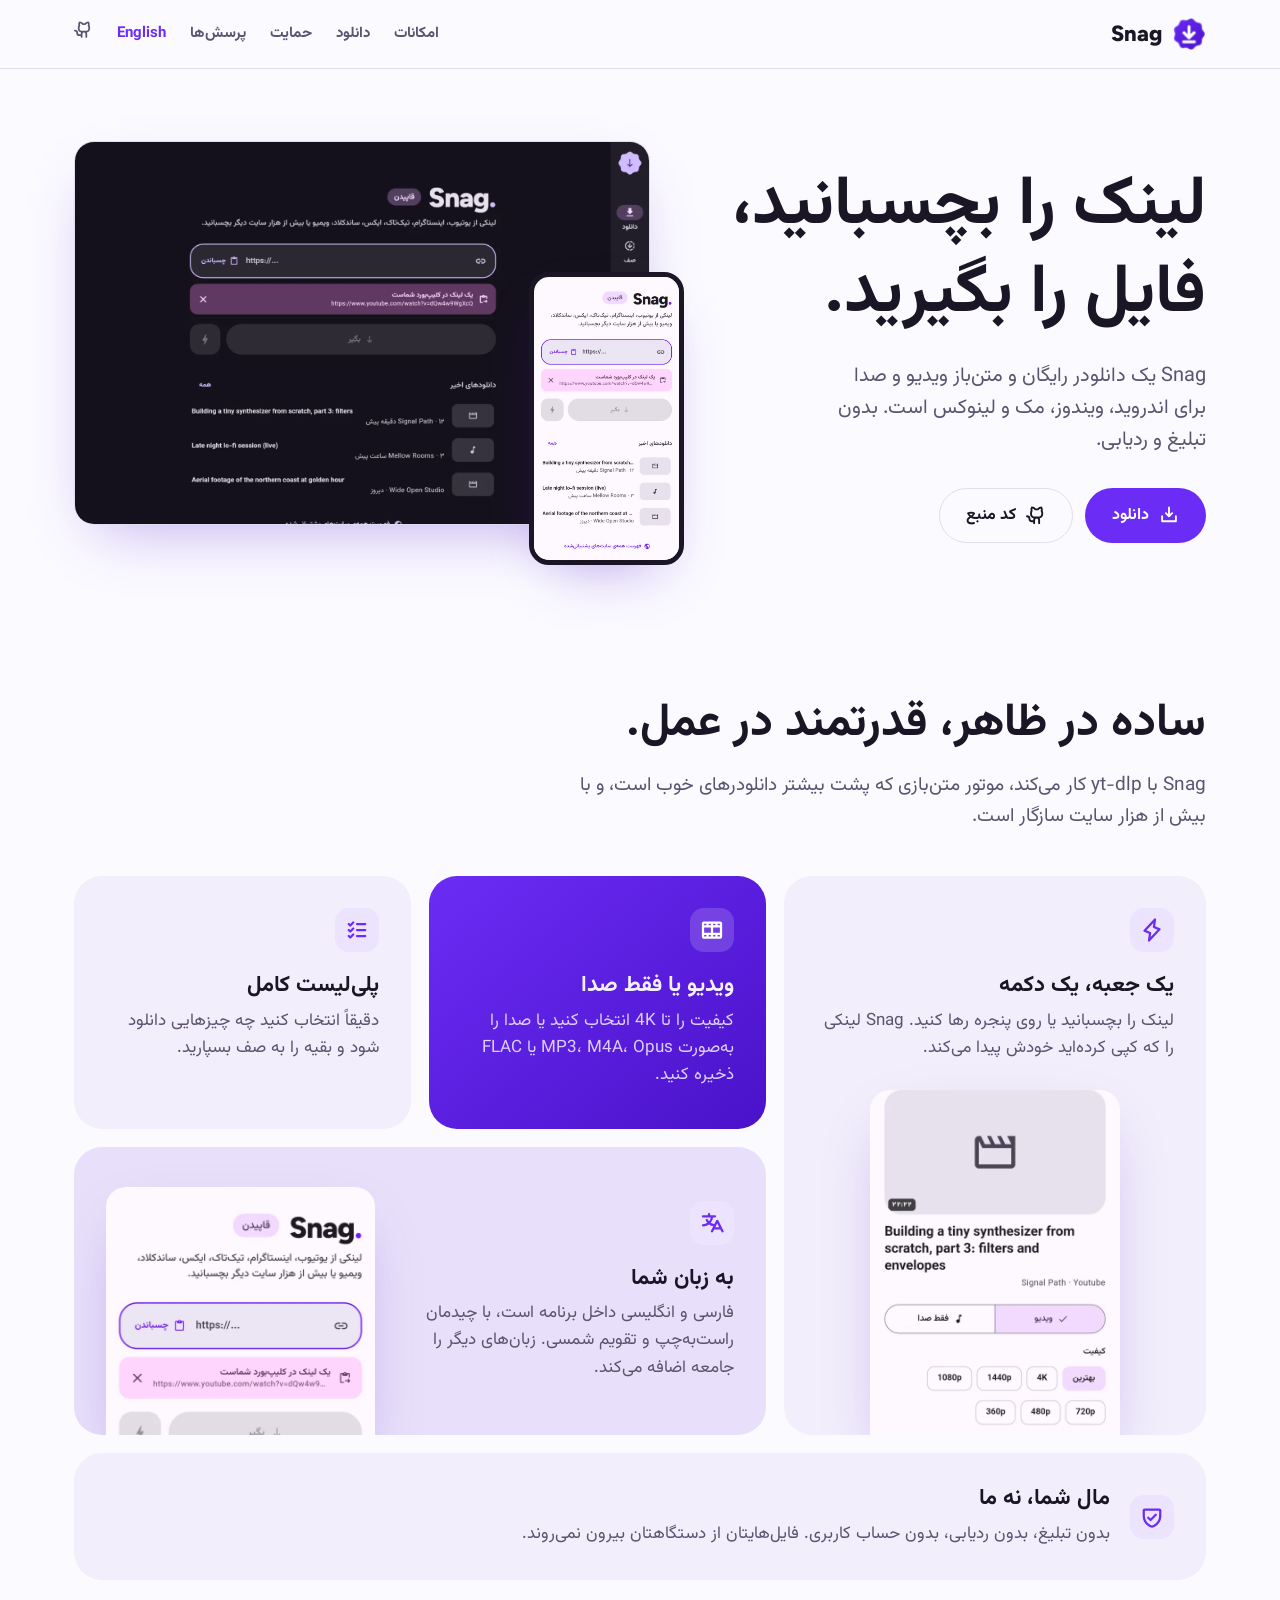
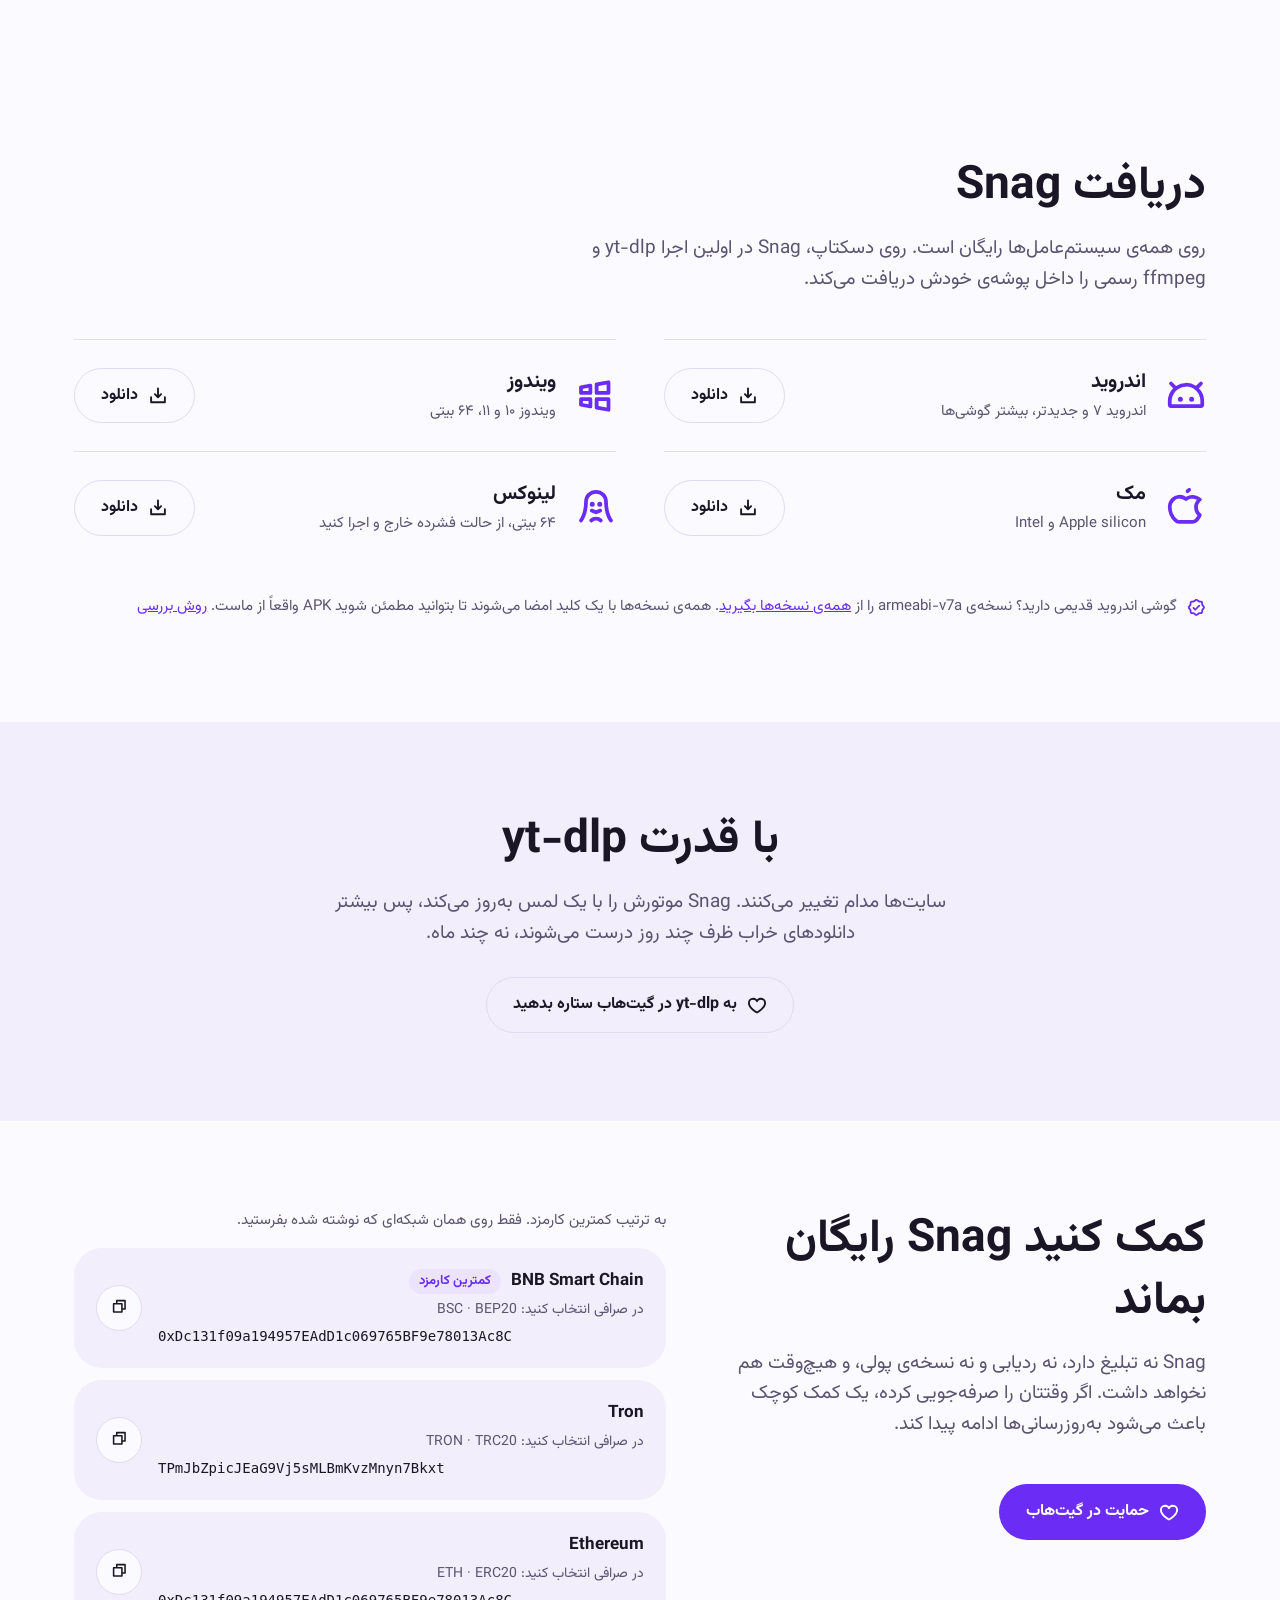
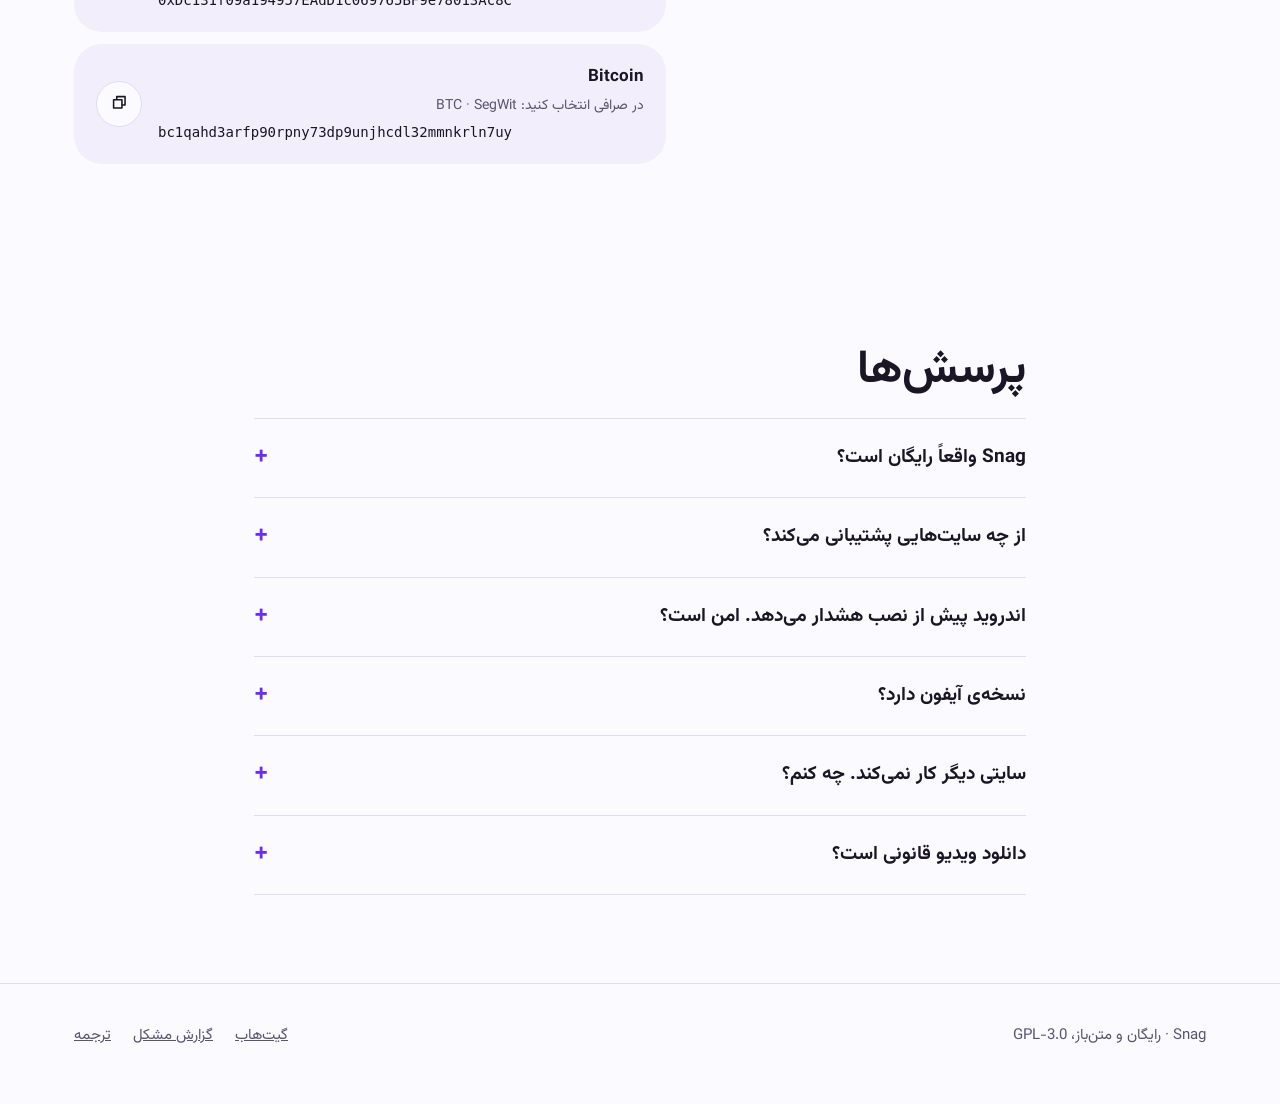
==== docs/fa/index.html @ cbce8af0 "GitHub Pages site (English + Persian), stable release file names - docs/: landing page built by tool" ====
<!doctype html>
<html lang="fa" dir="rtl">
<head>
<meta charset="utf-8">
<meta name="viewport" content="width=device-width, initial-scale=1">
<title>Snag: دانلودر رایگان و متن‌باز ویدیو برای اندروید و کامپیوتر</title>
<meta name="description" content="لینک را بچسبانید و فایل را بگیرید. Snag ویدیو و صدا را از یوتیوب، اینستاگرام، تیک‌تاک و بیش از هزار سایت دانلود می‌کند. رایگان، متن‌باز و بدون تبلیغ.">
<link rel="canonical" href="https://salehtz.github.io/snag/fa/">
<link rel="alternate" hreflang="en" href="https://salehtz.github.io/snag/">
<link rel="alternate" hreflang="fa" href="https://salehtz.github.io/snag/fa/">
<link rel="alternate" hreflang="x-default" href="https://salehtz.github.io/snag/">
<meta name="theme-color" content="#6b2cf5">
<link rel="icon" type="image/png" sizes="32x32" href="../site/favicon-32.png">
<link rel="apple-touch-icon" href="../site/apple-touch-icon.png">
<meta property="og:type" content="website">
<meta property="og:site_name" content="Snag">
<meta property="og:title" content="Snag: دانلودر رایگان و متن‌باز ویدیو برای اندروید و کامپیوتر">
<meta property="og:description" content="لینک را بچسبانید و فایل را بگیرید. Snag ویدیو و صدا را از یوتیوب، اینستاگرام، تیک‌تاک و بیش از هزار سایت دانلود می‌کند. رایگان، متن‌باز و بدون تبلیغ.">
<meta property="og:url" content="https://salehtz.github.io/snag/fa/">
<meta property="og:image" content="https://salehtz.github.io/snag/site/og-image.png">
<meta property="og:image:width" content="1200">
<meta property="og:image:height" content="630">
<meta property="og:locale" content="fa_IR">
<meta name="twitter:card" content="summary_large_image">
<link rel="preload" href="../site/fonts/Vazirmatn-Bold.ttf" as="font" type="font/ttf" crossorigin>
<link rel="stylesheet" href="../site/style.css">
<script type="application/ld+json">{"@context": "https://schema.org", "@type": "SoftwareApplication", "name": "Snag", "description": "لینک را بچسبانید و فایل را بگیرید. Snag ویدیو و صدا را از یوتیوب، اینستاگرام، تیک‌تاک و بیش از هزار سایت دانلود می‌کند. رایگان، متن‌باز و بدون تبلیغ.", "url": "https://salehtz.github.io/snag/fa/", "image": "https://salehtz.github.io/snag/site/icon-512.png", "screenshot": "https://salehtz.github.io/snag/site/img/home_phone_light.webp", "applicationCategory": "MultimediaApplication", "operatingSystem": "Android, Windows, macOS, Linux", "offers": {"@type": "Offer", "price": "0", "priceCurrency": "USD"}, "license": "https://www.gnu.org/licenses/gpl-3.0.html", "downloadUrl": "https://github.com/SalehTZ/snag/releases/latest", "codeRepository": "https://github.com/SalehTZ/snag", "inLanguage": ["en", "fa"]}</script>
<script type="application/ld+json">{"@context": "https://schema.org", "@type": "FAQPage", "mainEntity": [{"@type": "Question", "name": "Snag واقعاً رایگان است؟", "acceptedAnswer": {"@type": "Answer", "text": "بله. Snag تحت مجوز GPL-3.0 متن‌باز است و تبلیغ، ردیابی، حساب کاربری یا نسخه‌ی پولی ندارد. کمک‌های مالی باعث ادامه‌ی توسعه می‌شوند."}}, {"@type": "Question", "name": "از چه سایت‌هایی پشتیبانی می‌کند؟", "acceptedAnswer": {"@type": "Answer", "text": "هر سایتی که yt-dlp پشتیبانی کند، از جمله یوتیوب، اینستاگرام، تیک‌تاک، ایکس، فیسبوک، ساندکلاد، ویمیو، توییچ، ردیت و بیش از هزار سایت دیگر."}}, {"@type": "Question", "name": "اندروید پیش از نصب هشدار می‌دهد. امن است؟", "acceptedAnswer": {"@type": "Answer", "text": "Snag هنوز در گوگل‌پلی نیست، پس Play Protect ممکن است بگوید این برنامه را قبلاً ندیده است. کد آن عمومی است و همه‌ی نسخه‌ها با یک کلید امضا می‌شوند که می‌توانید بررسی‌اش کنید."}}, {"@type": "Question", "name": "نسخه‌ی آیفون دارد؟", "acceptedAnswer": {"@type": "Answer", "text": "نه. iOS به برنامه‌ها اجازه‌ی اجرای yt-dlp نمی‌دهد. Snag روی اندروید، ویندوز، مک و لینوکس کار می‌کند."}}, {"@type": "Question", "name": "سایتی دیگر کار نمی‌کند. چه کنم؟", "acceptedAnswer": {"@type": "Answer", "text": "به تنظیمات، بخش اجزا بروید و yt-dlp را به‌روز کنید. می‌توانید نسخه‌ی شبانه را هم روشن کنید که رفع مشکل سایت‌ها زودتر از همه در آن می‌رسد."}}, {"@type": "Question", "name": "دانلود ویدیو قانونی است؟", "acceptedAnswer": {"@type": "Answer", "text": "به محتوا و محل زندگی شما بستگی دارد. فقط چیزی را دانلود کنید که حق دانلودش را دارید و به قوانین هر سایت احترام بگذارید."}}]}</script>
</head>
<body>
<header class="nav"><div class="wrap">
  <a class="brand" href="../"><img src="../site/favicon-32.png" srcset="../site/icon-512.png 2x" alt="" width="34" height="34">Snag</a>
  <nav class="nav-links"><a class="hide-sm" href="#features">امکانات</a><a class="hide-sm" href="#download">دانلود</a><a class="hide-sm" href="#support">حمایت</a><a class="hide-sm" href="#faq">پرسش‌ها</a><a class="lang" href="../" hreflang="en" lang="en">English</a>
  <a href="https://github.com/SalehTZ/snag" aria-label="GitHub"><svg class="icon " aria-hidden="true" xmlns="http://www.w3.org/2000/svg" viewBox="0 0 256 256" fill="currentColor"><path d="M212.62,75.17A63.7,63.7,0,0,0,206.39,26,12,12,0,0,0,196,20a63.71,63.71,0,0,0-50,24H126A63.71,63.71,0,0,0,76,20a12,12,0,0,0-10.39,6,63.7,63.7,0,0,0-6.23,49.17A61.5,61.5,0,0,0,52,104v8a60.1,60.1,0,0,0,45.76,58.28A43.66,43.66,0,0,0,92,192v4H76a20,20,0,0,1-20-20,44.05,44.05,0,0,0-44-44,12,12,0,0,0,0,24,20,20,0,0,1,20,20,44.05,44.05,0,0,0,44,44H92v12a12,12,0,0,0,24,0V192a20,20,0,0,1,40,0v40a12,12,0,0,0,24,0V192a43.66,43.66,0,0,0-5.76-21.72A60.1,60.1,0,0,0,220,112v-8A61.5,61.5,0,0,0,212.62,75.17ZM196,112a36,36,0,0,1-36,36H112a36,36,0,0,1-36-36v-8a37.87,37.87,0,0,1,6.13-20.12,11.65,11.65,0,0,0,1.58-11.49,39.9,39.9,0,0,1-.4-27.72,39.87,39.87,0,0,1,26.41,17.8A12,12,0,0,0,119.82,68h32.35a12,12,0,0,0,10.11-5.53,39.84,39.84,0,0,1,26.41-17.8,39.9,39.9,0,0,1-.4,27.72,12,12,0,0,0,1.61,11.53A37.85,37.85,0,0,1,196,104Z"/></svg></a></nav>
</div></header>

<main>
<section class="hero"><div class="wrap">
  <div>
    <h1 class="rise">لینک را بچسبانید، فایل را بگیرید.</h1>
    <p class="rise rise-2">Snag یک دانلودر رایگان و متن‌باز ویدیو و صدا برای اندروید، ویندوز، مک و لینوکس است. بدون تبلیغ و ردیابی.</p>
    <div class="ctas rise rise-3">
      <a class="btn btn-primary" href="#download"><svg class="icon " aria-hidden="true" xmlns="http://www.w3.org/2000/svg" viewBox="0 0 256 256" fill="currentColor"><path d="M228,144v64a12,12,0,0,1-12,12H40a12,12,0,0,1-12-12V144a12,12,0,0,1,24,0v52H204V144a12,12,0,0,1,24,0Zm-108.49,8.49a12,12,0,0,0,17,0l40-40a12,12,0,0,0-17-17L140,115V32a12,12,0,0,0-24,0v83L96.49,95.51a12,12,0,0,0-17,17Z"/></svg>دانلود</a>
      <a class="btn btn-ghost" href="https://github.com/SalehTZ/snag"><svg class="icon " aria-hidden="true" xmlns="http://www.w3.org/2000/svg" viewBox="0 0 256 256" fill="currentColor"><path d="M212.62,75.17A63.7,63.7,0,0,0,206.39,26,12,12,0,0,0,196,20a63.71,63.71,0,0,0-50,24H126A63.71,63.71,0,0,0,76,20a12,12,0,0,0-10.39,6,63.7,63.7,0,0,0-6.23,49.17A61.5,61.5,0,0,0,52,104v8a60.1,60.1,0,0,0,45.76,58.28A43.66,43.66,0,0,0,92,192v4H76a20,20,0,0,1-20-20,44.05,44.05,0,0,0-44-44,12,12,0,0,0,0,24,20,20,0,0,1,20,20,44.05,44.05,0,0,0,44,44H92v12a12,12,0,0,0,24,0V192a20,20,0,0,1,40,0v40a12,12,0,0,0,24,0V192a43.66,43.66,0,0,0-5.76-21.72A60.1,60.1,0,0,0,220,112v-8A61.5,61.5,0,0,0,212.62,75.17ZM196,112a36,36,0,0,1-36,36H112a36,36,0,0,1-36-36v-8a37.87,37.87,0,0,1,6.13-20.12,11.65,11.65,0,0,0,1.58-11.49,39.9,39.9,0,0,1-.4-27.72,39.87,39.87,0,0,1,26.41,17.8A12,12,0,0,0,119.82,68h32.35a12,12,0,0,0,10.11-5.53,39.84,39.84,0,0,1,26.41-17.8,39.9,39.9,0,0,1-.4,27.72,12,12,0,0,0,1.61,11.53A37.85,37.85,0,0,1,196,104Z"/></svg>کد منبع</a>
    </div>
  </div>
  <div class="shots rise rise-2">
    <picture><img class="desktop" src="../site/img/fa_home_desktop_dark.webp" alt="Snag روی کامپیوتر، آماده‌ی دریافت لینک" width="1400" height="933" fetchpriority="high" decoding="sync"></picture>
    <picture><img class="phone" src="../site/img/fa_home_phone.webp" alt="Snag روی گوشی اندروید" width="560" height="1213" fetchpriority="high" decoding="sync"></picture>
  </div>
</div></section>

<section id="features"><div class="wrap">
  <h2>ساده در ظاهر، قدرتمند در عمل.</h2>
  <p class="lead">Snag با yt-dlp کار می‌کند، موتور متن‌بازی که پشت بیشتر دانلودرهای خوب است، و با بیش از هزار سایت سازگار است.</p>
  <div class="bento"><article class="cell cell-main"><div class="ic"><svg class="icon " aria-hidden="true" xmlns="http://www.w3.org/2000/svg" viewBox="0 0 256 256" fill="currentColor"><path d="M219.71,117.38a12,12,0,0,0-7.25-8.52L161.28,88.39l10.59-70.61a12,12,0,0,0-20.64-10l-112,120a12,12,0,0,0,4.31,19.33l51.18,20.47L84.13,238.22a12,12,0,0,0,20.64,10l112-120A12,12,0,0,0,219.71,117.38ZM113.6,203.55l6.27-41.77a12,12,0,0,0-7.41-12.92L68.74,131.37,142.4,52.45l-6.27,41.77a12,12,0,0,0,7.41,12.92l43.72,17.49Z"/></svg></div><h3>یک جعبه، یک دکمه</h3><p>لینک را بچسبانید یا روی پنجره رها کنید. Snag لینکی را که کپی کرده‌اید خودش پیدا می‌کند.</p><picture><img class="" src="../site/img/fa_sheet_phone.webp" alt="انتخاب کیفیت پیش از دانلود" width="560" height="1213" loading="lazy" decoding="async"></picture></article><article class="cell cell-brand"><div class="ic"><svg class="icon " aria-hidden="true" xmlns="http://www.w3.org/2000/svg" viewBox="0 0 256 256" fill="currentColor"><path d="M216,36H40A20,20,0,0,0,20,56V200a20,20,0,0,0,20,20H216a20,20,0,0,0,20-20V56A20,20,0,0,0,216,36ZM44,100h72v56H44Zm96-24V60h24V76Zm-24,0H92V60h24Zm0,104v16H92V180Zm24,0h24v16H140Zm0-24V100h72v56Zm72-80H188V60h24ZM68,60V76H44V60ZM44,180H68v16H44Zm144,16V180h24v16Z"/></svg></div><h3>ویدیو یا فقط صدا</h3><p>کیفیت را تا 4K انتخاب کنید یا صدا را به‌صورت MP3، M4A، Opus یا FLAC ذخیره کنید.</p></article><article class="cell"><div class="ic"><svg class="icon " aria-hidden="true" xmlns="http://www.w3.org/2000/svg" viewBox="0 0 256 256" fill="currentColor"><path d="M228,128a12,12,0,0,1-12,12H128a12,12,0,0,1,0-24h88A12,12,0,0,1,228,128ZM128,76h88a12,12,0,0,0,0-24H128a12,12,0,0,0,0,24Zm88,104H128a12,12,0,0,0,0,24h88a12,12,0,0,0,0-24ZM79.51,39.51,56,63l-7.51-7.52a12,12,0,0,0-17,17l16,16a12,12,0,0,0,17,0l32-32a12,12,0,0,0-17-17Zm0,64L56,127l-7.51-7.52a12,12,0,1,0-17,17l16,16a12,12,0,0,0,17,0l32-32a12,12,0,0,0-17-17Zm0,64L56,191l-7.51-7.52a12,12,0,1,0-17,17l16,16a12,12,0,0,0,17,0l32-32a12,12,0,0,0-17-17Z"/></svg></div><h3>پلی‌لیست کامل</h3><p>دقیقاً انتخاب کنید چه چیزهایی دانلود شود و بقیه را به صف بسپارید.</p></article><article class="cell cell-wide"><div><div class="ic"><svg class="icon " aria-hidden="true" xmlns="http://www.w3.org/2000/svg" viewBox="0 0 256 256" fill="currentColor"><path d="M250.73,210.63l-56-112a12,12,0,0,0-21.46,0l-20.52,41A84.2,84.2,0,0,1,114,126.22,107.48,107.48,0,0,0,139.33,68H160a12,12,0,0,0,0-24H108V32a12,12,0,0,0-24,0V44H32a12,12,0,0,0,0,24h83.13A83.69,83.69,0,0,1,96,110.35,84,84,0,0,1,83.6,91a12,12,0,1,0-21.81,10A107.55,107.55,0,0,0,78,126.24,83.54,83.54,0,0,1,32,140a12,12,0,0,0,0,24,107.47,107.47,0,0,0,64-21.07,108.4,108.4,0,0,0,45.39,19.44l-24.13,48.26a12,12,0,1,0,21.46,10.73L151.41,196h65.17l12.68,25.36a12,12,0,1,0,21.47-10.73ZM163.41,172,184,130.83,204.58,172Z"/></svg></div><h3>به زبان شما</h3><p>فارسی و انگلیسی داخل برنامه است، با چیدمان راست‌به‌چپ و تقویم شمسی. زبان‌های دیگر را جامعه اضافه می‌کند.</p></div><picture><img class="" src="../site/img/fa_home_phone.webp" alt="Snag به زبان فارسی" width="560" height="1213" loading="lazy" decoding="async"></picture></article><article class="cell cell-full"><div class="ic"><svg class="icon " aria-hidden="true" xmlns="http://www.w3.org/2000/svg" viewBox="0 0 256 256" fill="currentColor"><path d="M208,36H48A20,20,0,0,0,28,56v56c0,54.29,26.32,87.22,48.4,105.29,23.71,19.39,47.44,26,48.44,26.29a12.1,12.1,0,0,0,6.32,0c1-.28,24.73-6.9,48.44-26.29,22.08-18.07,48.4-51,48.4-105.29V56A20,20,0,0,0,208,36Zm-4,76c0,35.71-13.09,64.69-38.91,86.15A126.28,126.28,0,0,1,128,219.38a126.14,126.14,0,0,1-37.09-21.23C65.09,176.69,52,147.71,52,112V60H204ZM79.51,144.49a12,12,0,1,1,17-17L112,143l47.51-47.52a12,12,0,0,1,17,17l-56,56a12,12,0,0,1-17,0Z"/></svg></div><div><h3>مال شما، نه ما</h3><p>بدون تبلیغ، بدون ردیابی، بدون حساب کاربری. فایل‌هایتان از دستگاهتان بیرون نمی‌روند.</p></div></article></div>
</div></section>

<section id="download"><div class="wrap">
  <h2>دریافت Snag</h2>
  <p class="lead">روی همه‌ی سیستم‌عامل‌ها رایگان است. روی دسکتاپ، Snag در اولین اجرا yt-dlp و ffmpeg رسمی را داخل پوشه‌ی خودش دریافت می‌کند.</p>
  <div class="platforms"><div class="platform"><svg class="icon " aria-hidden="true" xmlns="http://www.w3.org/2000/svg" viewBox="0 0 256 256" fill="currentColor"><path d="M180,148a16,16,0,1,1-16-16A16,16,0,0,1,180,148ZM92,132a16,16,0,1,0,16,16A16,16,0,0,0,92,132Zm152,28v24a20,20,0,0,1-20,20H32a20,20,0,0,1-20-20V161.13A117.35,117.35,0,0,1,45.72,78.69L23.51,56.49a12,12,0,0,1,17-17L64.3,63.33A114.35,114.35,0,0,1,127.59,44H128a115.15,115.15,0,0,1,63.89,19.14l23.62-23.63a12,12,0,0,1,17,17l-22,22A115.18,115.18,0,0,1,244,160Zm-24,0a92,92,0,0,0-92.33-92C77.12,68.18,36,110,36,161.13V180H220Z"/></svg><div class="info"><strong>اندروید</strong><small>اندروید ۷ و جدیدتر، بیشتر گوشی‌ها</small></div><a class="btn btn-ghost" href="https://github.com/SalehTZ/snag/releases/latest/download/snag-android-arm64-v8a.apk"><svg class="icon " aria-hidden="true" xmlns="http://www.w3.org/2000/svg" viewBox="0 0 256 256" fill="currentColor"><path d="M228,144v64a12,12,0,0,1-12,12H40a12,12,0,0,1-12-12V144a12,12,0,0,1,24,0v52H204V144a12,12,0,0,1,24,0Zm-108.49,8.49a12,12,0,0,0,17,0l40-40a12,12,0,0,0-17-17L140,115V32a12,12,0,0,0-24,0v83L96.49,95.51a12,12,0,0,0-17,17Z"/></svg>دانلود</a></div><div class="platform"><svg class="icon " aria-hidden="true" xmlns="http://www.w3.org/2000/svg" viewBox="0 0 256 256" fill="currentColor"><path d="M99.69,51.88a12,12,0,0,0-9.84-2.6l-60,10.91A12,12,0,0,0,20,72v36a12,12,0,0,0,12,12H92a12,12,0,0,0,12-12V61.09A12,12,0,0,0,99.69,51.88ZM80,96H44V82l36-6.54ZM215.69,30.79a12,12,0,0,0-9.84-2.6L129.85,42A12,12,0,0,0,120,53.82V108a12,12,0,0,0,12,12h76a12,12,0,0,0,12-12V40A12,12,0,0,0,215.69,30.79ZM196,96H144V63.83l52-9.45ZM92,136H32a12,12,0,0,0-12,12v36a12,12,0,0,0,9.85,11.81l60,10.91A12,12,0,0,0,104,194.91V148A12,12,0,0,0,92,136ZM80,180.53,44,174V160H80ZM208,136H132a12,12,0,0,0-12,12v54.18A12,12,0,0,0,129.85,214l76,13.82A12,12,0,0,0,220,216V148A12,12,0,0,0,208,136Zm-12,65.62-52-9.45V160h52Z"/></svg><div class="info"><strong>ویندوز</strong><small>ویندوز ۱۰ و ۱۱، ۶۴ بیتی</small></div><a class="btn btn-ghost" href="https://github.com/SalehTZ/snag/releases/latest/download/snag-windows-x64.zip"><svg class="icon " aria-hidden="true" xmlns="http://www.w3.org/2000/svg" viewBox="0 0 256 256" fill="currentColor"><path d="M228,144v64a12,12,0,0,1-12,12H40a12,12,0,0,1-12-12V144a12,12,0,0,1,24,0v52H204V144a12,12,0,0,1,24,0Zm-108.49,8.49a12,12,0,0,0,17,0l40-40a12,12,0,0,0-17-17L140,115V32a12,12,0,0,0-24,0v83L96.49,95.51a12,12,0,0,0-17,17Z"/></svg>دانلود</a></div><div class="platform"><svg class="icon " aria-hidden="true" xmlns="http://www.w3.org/2000/svg" viewBox="0 0 256 256" fill="currentColor"><path d="M227,168a12,12,0,0,0-4.21-5.09C207.25,152.22,204,133.68,204,120c0-16.17,12.68-30.6,20.25-37.76a12,12,0,0,0,0-17.43C210.89,52.17,188.81,44,168,44a76.29,76.29,0,0,0-40,11.37,75.59,75.59,0,0,0-93.58,11A78.64,78.64,0,0,0,12,123.51,131,131,0,0,0,53.43,216,43.81,43.81,0,0,0,83.6,228h87.69a43.87,43.87,0,0,0,32.05-13.85,127.63,127.63,0,0,0,18.4-25.39c1.57-2.88,3-5.71,4.14-8.41C227.47,176.67,229.12,172.87,227,168Zm-41.23,29.82A19.78,19.78,0,0,1,171.29,204H83.6a19.85,19.85,0,0,1-13.7-5.42A107.18,107.18,0,0,1,36,122.88,54.49,54.49,0,0,1,51.5,83.28,50.86,50.86,0,0,1,88,68h.72A51.5,51.5,0,0,1,120.48,79.4a12,12,0,0,0,15,0A51.41,51.41,0,0,1,168,68a67.24,67.24,0,0,1,29.88,7.4C186.26,89.66,180,105.13,180,120c0,23.33,7.47,42.89,21.25,56.19A103.3,103.3,0,0,1,185.76,197.81ZM128.75,13A43.83,43.83,0,0,1,142.17,1.51a12,12,0,0,1,11.64,21,19.84,19.84,0,0,0-6.11,5.24A12,12,0,0,1,128.75,13Z"/></svg><div class="info"><strong>مک</strong><small>Apple silicon و Intel</small></div><a class="btn btn-ghost" href="https://github.com/SalehTZ/snag/releases/latest/download/snag-macos.zip"><svg class="icon " aria-hidden="true" xmlns="http://www.w3.org/2000/svg" viewBox="0 0 256 256" fill="currentColor"><path d="M228,144v64a12,12,0,0,1-12,12H40a12,12,0,0,1-12-12V144a12,12,0,0,1,24,0v52H204V144a12,12,0,0,1,24,0Zm-108.49,8.49a12,12,0,0,0,17,0l40-40a12,12,0,0,0-17-17L140,115V32a12,12,0,0,0-24,0v83L96.49,95.51a12,12,0,0,0-17,17Z"/></svg>دانلود</a></div><div class="platform"><svg class="icon " aria-hidden="true" xmlns="http://www.w3.org/2000/svg" viewBox="0 0 256 256" fill="currentColor"><path d="M231.49,217.38a12,12,0,0,1-16.89-1.9C213.19,213.72,180,171.24,180,88A52,52,0,1,0,76,88c0,83.24-33.21,125.72-34.62,127.48A12,12,0,0,1,22.6,200.53C23,200,52,162.06,52,88a76,76,0,1,1,152,0c0,74.19,29.1,112.16,29.4,112.54A12,12,0,0,1,231.49,217.38ZM104,120a16,16,0,1,0-16-16A16,16,0,0,0,104,120Zm64-16a16,16,0,1,0-16,16A16,16,0,0,0,168,104ZM95.26,155l28,12a12,12,0,0,0,9.45,0l28-12A12,12,0,0,0,151.26,133l-23.27,10-23.27-10A12,12,0,0,0,95.26,155ZM128,184a57.12,57.12,0,0,0-38.66,15.15,12,12,0,0,0,16.23,17.69,32.86,32.86,0,0,1,44.85,0,12,12,0,1,0,16.23-17.69A57.1,57.1,0,0,0,128,184Z"/></svg><div class="info"><strong>لینوکس</strong><small>۶۴ بیتی، از حالت فشرده خارج و اجرا کنید</small></div><a class="btn btn-ghost" href="https://github.com/SalehTZ/snag/releases/latest/download/snag-linux-x64.tar.gz"><svg class="icon " aria-hidden="true" xmlns="http://www.w3.org/2000/svg" viewBox="0 0 256 256" fill="currentColor"><path d="M228,144v64a12,12,0,0,1-12,12H40a12,12,0,0,1-12-12V144a12,12,0,0,1,24,0v52H204V144a12,12,0,0,1,24,0Zm-108.49,8.49a12,12,0,0,0,17,0l40-40a12,12,0,0,0-17-17L140,115V32a12,12,0,0,0-24,0v83L96.49,95.51a12,12,0,0,0-17,17Z"/></svg>دانلود</a></div></div>
  <p class="note"><svg class="icon " aria-hidden="true" xmlns="http://www.w3.org/2000/svg" viewBox="0 0 256 256" fill="currentColor"><path d="M228.75,100.05c-3.52-3.67-7.15-7.46-8.34-10.33-1.06-2.56-1.14-7.83-1.21-12.47-.15-10-.34-22.44-9.18-31.27s-21.27-9-31.27-9.18c-4.64-.07-9.91-.15-12.47-1.21-2.87-1.19-6.66-4.82-10.33-8.34C148.87,20.46,140.05,12,128,12s-20.87,8.46-27.95,15.25c-3.67,3.52-7.46,7.15-10.33,8.34-2.56,1.06-7.83,1.14-12.47,1.21C67.25,37,54.81,37.14,46,46S37,67.25,36.8,77.25c-.07,4.64-.15,9.91-1.21,12.47-1.19,2.87-4.82,6.66-8.34,10.33C20.46,107.13,12,116,12,128S20.46,148.87,27.25,156c3.52,3.67,7.15,7.46,8.34,10.33,1.06,2.56,1.14,7.83,1.21,12.47.15,10,.34,22.44,9.18,31.27s21.27,9,31.27,9.18c4.64.07,9.91.15,12.47,1.21,2.87,1.19,6.66,4.82,10.33,8.34C107.13,235.54,116,244,128,244s20.87-8.46,27.95-15.25c3.67-3.52,7.46-7.15,10.33-8.34,2.56-1.06,7.83-1.14,12.47-1.21,10-.15,22.44-.34,31.27-9.18s9-21.27,9.18-31.27c.07-4.64.15-9.91,1.21-12.47,1.19-2.87,4.82-6.66,8.34-10.33C235.54,148.87,244,140.05,244,128S235.54,107.13,228.75,100.05Zm-17.32,39.29c-4.82,5-10.28,10.72-13.19,17.76-2.82,6.8-2.93,14.16-3,21.29-.08,5.36-.19,12.71-2.15,14.66s-9.3,2.07-14.66,2.15c-7.13.11-14.49.22-21.29,3-7,2.91-12.73,8.37-17.76,13.19C135.78,214.84,130.4,220,128,220s-7.78-5.16-11.34-8.57c-5-4.82-10.72-10.28-17.76-13.19-6.8-2.82-14.16-2.93-21.29-3-5.36-.08-12.71-.19-14.66-2.15s-2.07-9.3-2.15-14.66c-.11-7.13-.22-14.49-3-21.29-2.91-7-8.37-12.73-13.19-17.76C41.16,135.78,36,130.4,36,128s5.16-7.78,8.57-11.34c4.82-5,10.28-10.72,13.19-17.76,2.82-6.8,2.93-14.16,3-21.29C60.88,72.25,61,64.9,63,63s9.3-2.07,14.66-2.15c7.13-.11,14.49-.22,21.29-3,7-2.91,12.73-8.37,17.76-13.19C120.22,41.16,125.6,36,128,36s7.78,5.16,11.34,8.57c5,4.82,10.72,10.28,17.76,13.19,6.8,2.82,14.16,2.93,21.29,3,5.36.08,12.71.19,14.66,2.15s2.07,9.3,2.15,14.66c.11,7.13.22,14.49,3,21.29,2.91,7,8.37,12.73,13.19,17.76,3.41,3.56,8.57,8.94,8.57,11.34S214.84,135.78,211.43,139.34ZM176.49,95.51a12,12,0,0,1,0,17l-56,56a12,12,0,0,1-17,0l-24-24a12,12,0,1,1,17-17L112,143l47.51-47.52A12,12,0,0,1,176.49,95.51Z"/></svg><span>گوشی اندروید قدیمی دارید؟ نسخه‌ی armeabi-v7a را از <a href="https://github.com/SalehTZ/snag/releases/latest">همه‌ی نسخه‌ها بگیرید</a>. همه‌ی نسخه‌ها با یک کلید امضا می‌شوند تا بتوانید مطمئن شوید APK واقعاً از ماست. <a href="https://github.com/SalehTZ/snag#readme">روش بررسی</a></span></p>
</div></section>

<section class="engine"><div class="wrap">
  <h2>با قدرت yt-dlp</h2>
  <p>سایت‌ها مدام تغییر می‌کنند. Snag موتورش را با یک لمس به‌روز می‌کند، پس بیشتر دانلودهای خراب ظرف چند روز درست می‌شوند، نه چند ماه.</p>
  <a class="btn btn-ghost" href="https://github.com/yt-dlp/yt-dlp"><svg class="icon " aria-hidden="true" xmlns="http://www.w3.org/2000/svg" viewBox="0 0 256 256" fill="currentColor"><path d="M178,36c-20.09,0-37.92,7.93-50,21.56C115.92,43.93,98.09,36,78,36a66.08,66.08,0,0,0-66,66c0,72.34,105.81,130.14,110.31,132.57a12,12,0,0,0,11.38,0C138.19,232.14,244,174.34,244,102A66.08,66.08,0,0,0,178,36Zm-5.49,142.36A328.69,328.69,0,0,1,128,210.16a328.69,328.69,0,0,1-44.51-31.8C61.82,159.77,36,131.42,36,102A42,42,0,0,1,78,60c17.8,0,32.7,9.4,38.89,24.54a12,12,0,0,0,22.22,0C145.3,69.4,160.2,60,178,60a42,42,0,0,1,42,42C220,131.42,194.18,159.77,172.51,178.36Z"/></svg>به yt-dlp در گیت‌هاب ستاره بدهید</a>
</div></section>

<section id="support" class="support"><div class="wrap">
  <div>
    <h2>کمک کنید Snag رایگان بماند</h2>
    <p class="lead">Snag نه تبلیغ دارد، نه ردیابی و نه نسخه‌ی پولی، و هیچ‌وقت هم نخواهد داشت. اگر وقتتان را صرفه‌جویی کرده، یک کمک کوچک باعث می‌شود به‌روزرسانی‌ها ادامه پیدا کند.</p>
    <a class="btn btn-primary" href="https://github.com/sponsors/SalehTZ"><svg class="icon " aria-hidden="true" xmlns="http://www.w3.org/2000/svg" viewBox="0 0 256 256" fill="currentColor"><path d="M178,36c-20.09,0-37.92,7.93-50,21.56C115.92,43.93,98.09,36,78,36a66.08,66.08,0,0,0-66,66c0,72.34,105.81,130.14,110.31,132.57a12,12,0,0,0,11.38,0C138.19,232.14,244,174.34,244,102A66.08,66.08,0,0,0,178,36Zm-5.49,142.36A328.69,328.69,0,0,1,128,210.16a328.69,328.69,0,0,1-44.51-31.8C61.82,159.77,36,131.42,36,102A42,42,0,0,1,78,60c17.8,0,32.7,9.4,38.89,24.54a12,12,0,0,0,22.22,0C145.3,69.4,160.2,60,178,60a42,42,0,0,1,42,42C220,131.42,194.18,159.77,172.51,178.36Z"/></svg>حمایت در گیت‌هاب</a>
  </div>
  <div>
    <p class="note" style="margin-top:0">به ترتیب کمترین کارمزد. فقط روی همان شبکه‌ای که نوشته شده بفرستید.</p>
    <div class="wallets"><div class="wallet"><div class="net">BNB Smart Chain<span class="pill">کمترین کارمزد</span></div><div class="pick">در صرافی انتخاب کنید: <span class="ltr">BSC · BEP20</span></div><code>0xDc131f09a194957EAdD1c069765BF9e78013Ac8C</code><button class="copy" type="button" data-copy="0xDc131f09a194957EAdD1c069765BF9e78013Ac8C" aria-label="کپی آدرس: BNB Smart Chain"><span class="todo"><svg class="icon " aria-hidden="true" xmlns="http://www.w3.org/2000/svg" viewBox="0 0 256 256" fill="currentColor"><path d="M216,28H88A12,12,0,0,0,76,40V76H40A12,12,0,0,0,28,88V216a12,12,0,0,0,12,12H168a12,12,0,0,0,12-12V180h36a12,12,0,0,0,12-12V40A12,12,0,0,0,216,28ZM156,204H52V100H156Zm48-48H180V88a12,12,0,0,0-12-12H100V52H204Z"/></svg></span><span class="done"><svg class="icon " aria-hidden="true" xmlns="http://www.w3.org/2000/svg" viewBox="0 0 256 256" fill="currentColor"><path d="M232.49,80.49l-128,128a12,12,0,0,1-17,0l-56-56a12,12,0,1,1,17-17L96,183,215.51,63.51a12,12,0,0,1,17,17Z"/></svg></span></button></div><div class="wallet"><div class="net">Tron</div><div class="pick">در صرافی انتخاب کنید: <span class="ltr">TRON · TRC20</span></div><code>TPmJbZpicJEaG9Vj5sMLBmKvzMnyn7Bkxt</code><button class="copy" type="button" data-copy="TPmJbZpicJEaG9Vj5sMLBmKvzMnyn7Bkxt" aria-label="کپی آدرس: Tron"><span class="todo"><svg class="icon " aria-hidden="true" xmlns="http://www.w3.org/2000/svg" viewBox="0 0 256 256" fill="currentColor"><path d="M216,28H88A12,12,0,0,0,76,40V76H40A12,12,0,0,0,28,88V216a12,12,0,0,0,12,12H168a12,12,0,0,0,12-12V180h36a12,12,0,0,0,12-12V40A12,12,0,0,0,216,28ZM156,204H52V100H156Zm48-48H180V88a12,12,0,0,0-12-12H100V52H204Z"/></svg></span><span class="done"><svg class="icon " aria-hidden="true" xmlns="http://www.w3.org/2000/svg" viewBox="0 0 256 256" fill="currentColor"><path d="M232.49,80.49l-128,128a12,12,0,0,1-17,0l-56-56a12,12,0,1,1,17-17L96,183,215.51,63.51a12,12,0,0,1,17,17Z"/></svg></span></button></div><div class="wallet"><div class="net">Ethereum</div><div class="pick">در صرافی انتخاب کنید: <span class="ltr">ETH · ERC20</span></div><code>0xDc131f09a194957EAdD1c069765BF9e78013Ac8C</code><button class="copy" type="button" data-copy="0xDc131f09a194957EAdD1c069765BF9e78013Ac8C" aria-label="کپی آدرس: Ethereum"><span class="todo"><svg class="icon " aria-hidden="true" xmlns="http://www.w3.org/2000/svg" viewBox="0 0 256 256" fill="currentColor"><path d="M216,28H88A12,12,0,0,0,76,40V76H40A12,12,0,0,0,28,88V216a12,12,0,0,0,12,12H168a12,12,0,0,0,12-12V180h36a12,12,0,0,0,12-12V40A12,12,0,0,0,216,28ZM156,204H52V100H156Zm48-48H180V88a12,12,0,0,0-12-12H100V52H204Z"/></svg></span><span class="done"><svg class="icon " aria-hidden="true" xmlns="http://www.w3.org/2000/svg" viewBox="0 0 256 256" fill="currentColor"><path d="M232.49,80.49l-128,128a12,12,0,0,1-17,0l-56-56a12,12,0,1,1,17-17L96,183,215.51,63.51a12,12,0,0,1,17,17Z"/></svg></span></button></div><div class="wallet"><div class="net">Bitcoin</div><div class="pick">در صرافی انتخاب کنید: <span class="ltr">BTC · SegWit</span></div><code>bc1qahd3arfp90rpny73dp9unjhcdl32mmnkrln7uy</code><button class="copy" type="button" data-copy="bc1qahd3arfp90rpny73dp9unjhcdl32mmnkrln7uy" aria-label="کپی آدرس: Bitcoin"><span class="todo"><svg class="icon " aria-hidden="true" xmlns="http://www.w3.org/2000/svg" viewBox="0 0 256 256" fill="currentColor"><path d="M216,28H88A12,12,0,0,0,76,40V76H40A12,12,0,0,0,28,88V216a12,12,0,0,0,12,12H168a12,12,0,0,0,12-12V180h36a12,12,0,0,0,12-12V40A12,12,0,0,0,216,28ZM156,204H52V100H156Zm48-48H180V88a12,12,0,0,0-12-12H100V52H204Z"/></svg></span><span class="done"><svg class="icon " aria-hidden="true" xmlns="http://www.w3.org/2000/svg" viewBox="0 0 256 256" fill="currentColor"><path d="M232.49,80.49l-128,128a12,12,0,0,1-17,0l-56-56a12,12,0,1,1,17-17L96,183,215.51,63.51a12,12,0,0,1,17,17Z"/></svg></span></button></div></div>
  </div>
</div></section>

<section id="faq" class="faq"><div class="wrap">
  <h2>پرسش‌ها</h2>
  <details><summary>Snag واقعاً رایگان است؟</summary><p>بله. Snag تحت مجوز GPL-3.0 متن‌باز است و تبلیغ، ردیابی، حساب کاربری یا نسخه‌ی پولی ندارد. کمک‌های مالی باعث ادامه‌ی توسعه می‌شوند.</p></details><details><summary>از چه سایت‌هایی پشتیبانی می‌کند؟</summary><p>هر سایتی که yt-dlp پشتیبانی کند، از جمله یوتیوب، اینستاگرام، تیک‌تاک، ایکس، فیسبوک، ساندکلاد، ویمیو، توییچ، ردیت و بیش از هزار سایت دیگر.</p></details><details><summary>اندروید پیش از نصب هشدار می‌دهد. امن است؟</summary><p>Snag هنوز در گوگل‌پلی نیست، پس Play Protect ممکن است بگوید این برنامه را قبلاً ندیده است. کد آن عمومی است و همه‌ی نسخه‌ها با یک کلید امضا می‌شوند که می‌توانید بررسی‌اش کنید.</p></details><details><summary>نسخه‌ی آیفون دارد؟</summary><p>نه. iOS به برنامه‌ها اجازه‌ی اجرای yt-dlp نمی‌دهد. Snag روی اندروید، ویندوز، مک و لینوکس کار می‌کند.</p></details><details><summary>سایتی دیگر کار نمی‌کند. چه کنم؟</summary><p>به تنظیمات، بخش اجزا بروید و yt-dlp را به‌روز کنید. می‌توانید نسخه‌ی شبانه را هم روشن کنید که رفع مشکل سایت‌ها زودتر از همه در آن می‌رسد.</p></details><details><summary>دانلود ویدیو قانونی است؟</summary><p>به محتوا و محل زندگی شما بستگی دارد. فقط چیزی را دانلود کنید که حق دانلودش را دارید و به قوانین هر سایت احترام بگذارید.</p></details>
</div></section>
</main>

<footer><div class="wrap">
  <span>Snag · رایگان و متن‌باز، GPL-3.0</span>
  <nav><a href="https://github.com/SalehTZ/snag">گیت‌هاب</a><a href="https://github.com/SalehTZ/snag/issues">گزارش مشکل</a><a href="https://github.com/SalehTZ/snag/blob/main/TRANSLATING.md">ترجمه</a></nav>
</div></footer>

<script>
document.querySelectorAll("[data-copy]").forEach((b) => b.addEventListener("click", async () => {
  try { await navigator.clipboard.writeText(b.dataset.copy); } catch (_) { return; }
  b.classList.add("copied");
  setTimeout(() => b.classList.remove("copied"), 1600);
}));
</script>
</body>
</html>
---- docs/site/style.css ----
/* Snag website. Plain CSS, no build step.
   Shape rule: buttons are pills, cards are 28px, screenshots are 20px. */

@font-face { font-family: Figtree; src: url(fonts/Figtree-Regular.ttf) format("truetype"); font-weight: 400; font-display: swap; }
@font-face { font-family: Figtree; src: url(fonts/Figtree-SemiBold.ttf) format("truetype"); font-weight: 600; font-display: swap; }
@font-face { font-family: Figtree; src: url(fonts/Figtree-ExtraBold.ttf) format("truetype"); font-weight: 800; font-display: swap; }
@font-face { font-family: Vazirmatn; src: url(fonts/Vazirmatn-Regular.ttf) format("truetype"); font-weight: 400; font-display: swap; }
@font-face { font-family: Vazirmatn; src: url(fonts/Vazirmatn-Bold.ttf) format("truetype"); font-weight: 600 800; font-display: swap; }

:root {
  --bg: #fbfaff;
  --surface: #f2eefb;
  --surface-strong: #e8e0fa;
  --text: #1a1625;
  --muted: #5b5470;
  --line: #e2dcf0;
  --accent: #6b2cf5;
  --accent-strong: #4a12c9;
  --on-accent: #ffffff;
  --accent-soft: #ece4ff;
  --shadow: 0 24px 60px -24px rgb(74 18 201 / 0.35);
  --radius-card: 28px;
  --radius-img: 20px;
  --font: Figtree, Vazirmatn, system-ui, sans-serif;
  color-scheme: light dark;
}

@media (prefers-color-scheme: dark) {
  :root {
    --bg: #110e1a;
    --surface: #1b1727;
    --surface-strong: #251f36;
    --text: #f1edfa;
    --muted: #b1a9c7;
    --line: #2c2540;
    --accent: #b69cff;
    --accent-strong: #d3c3ff;
    --on-accent: #1d0a52;
    --accent-soft: #2a2047;
    --shadow: 0 24px 60px -24px rgb(0 0 0 / 0.6);
  }
}

html[lang="fa"] { --font: Vazirmatn, Figtree, system-ui, sans-serif; }

* { box-sizing: border-box; }
html { scroll-behavior: smooth; }
body {
  margin: 0;
  background: var(--bg);
  color: var(--text);
  font-family: var(--font);
  font-size: 17px;
  line-height: 1.6;
  -webkit-font-smoothing: antialiased;
}
img { max-width: 100%; height: auto; display: block; }
a { color: var(--accent); }
.wrap { max-width: 1180px; margin: 0 auto; padding: 0 24px; }
.icon { width: 1.25em; height: 1.25em; flex: none; }
.ltr { direction: ltr; unicode-bidi: isolate; }

/* ---------------------------------------------------------------- nav */
.nav { position: sticky; top: 0; z-index: 10; background: color-mix(in srgb, var(--bg) 88%, transparent); backdrop-filter: blur(14px); -webkit-backdrop-filter: blur(14px); border-bottom: 1px solid var(--line); }
.nav .wrap { display: flex; align-items: center; gap: 28px; height: 68px; }
.brand { display: flex; align-items: center; gap: 10px; text-decoration: none; color: var(--text); font-weight: 800; font-size: 22px; font-family: Figtree, sans-serif; }
.brand img { width: 34px; height: 34px; }
.nav-links { display: flex; gap: 24px; margin-inline-start: auto; align-items: center; }
.nav-links a { color: var(--muted); text-decoration: none; font-weight: 600; font-size: 15px; }
.nav-links a:hover { color: var(--text); }
.nav-links .lang { color: var(--accent); }
@media (max-width: 760px) { .nav-links a.hide-sm { display: none; } }

/* ---------------------------------------------------------------- buttons */
.btn { display: inline-flex; align-items: center; gap: 10px; padding: 14px 26px; border-radius: 999px; font-weight: 600; font-size: 16px; text-decoration: none; border: 1.5px solid transparent; cursor: pointer; font-family: inherit; white-space: nowrap; transition: transform 0.18s cubic-bezier(0.16, 1, 0.3, 1), background-color 0.18s; }
.btn:active { transform: scale(0.98); }
.btn-primary { background: var(--accent); color: var(--on-accent); }
.btn-primary:hover { background: var(--accent-strong); }
.btn-ghost { color: var(--text); border-color: var(--line); background: transparent; }
.btn-ghost:hover { background: var(--surface); }
.btn:focus-visible, a:focus-visible, summary:focus-visible { outline: 3px solid var(--accent); outline-offset: 3px; }

/* ---------------------------------------------------------------- hero */
.hero { padding: 72px 0 40px; }
.hero .wrap { display: grid; grid-template-columns: 1fr 1.15fr; gap: 56px; align-items: center; }
.hero h1 { font-size: clamp(42px, 6vw, 68px); line-height: 1.05; letter-spacing: -0.03em; margin: 0 0 20px; font-weight: 800; }
html[lang="fa"] .hero h1 { letter-spacing: 0; line-height: 1.3; }
.hero p { font-size: 20px; color: var(--muted); margin: 0 0 32px; max-width: 34ch; }
.hero .ctas { display: flex; gap: 12px; flex-wrap: wrap; }
.shots { position: relative; padding-bottom: 40px; }
.shots .desktop { border-radius: var(--radius-img); box-shadow: var(--shadow); border: 1px solid var(--line); }
.shots .phone { position: absolute; width: 27%; aspect-ratio: 9 / 17; object-fit: cover; object-position: top; inset-inline-start: -6%; bottom: 0; border-radius: var(--radius-img); box-shadow: var(--shadow); border: 5px solid var(--text); }
@media (max-width: 860px) {
  .hero { padding-top: 40px; }
  .hero .wrap { grid-template-columns: 1fr; gap: 40px; }
  .shots .phone { width: 34%; inset-inline-start: auto; inset-inline-end: 4%; }
}

/* ---------------------------------------------------------------- sections */
section { padding: 88px 0; }
h2 { font-size: clamp(32px, 4vw, 46px); line-height: 1.1; letter-spacing: -0.02em; margin: 0 0 16px; font-weight: 800; }
html[lang="fa"] h2 { letter-spacing: 0; line-height: 1.35; }
.lead { color: var(--muted); font-size: 19px; max-width: 60ch; margin: 0 0 44px; }

/* features: an uneven grid with exactly five cells */
.bento { display: grid; grid-template-columns: 1.25fr 1fr 1fr; gap: 18px; }
.cell { background: var(--surface); border-radius: var(--radius-card); padding: 32px; overflow: hidden; }
.cell h3 { margin: 0 0 8px; font-size: 22px; line-height: 1.25; }
.cell p { margin: 0; color: var(--muted); }
.cell .ic { width: 44px; height: 44px; border-radius: 14px; display: grid; place-items: center; background: var(--accent-soft); color: var(--accent); margin-bottom: 20px; }
.cell .ic .icon { width: 24px; height: 24px; }
.cell-main { grid-row: span 2; display: flex; flex-direction: column; }
.cell-main picture { margin-top: 28px; align-self: center; width: 70%; }
/* Show the top of tall phone screenshots; the bottom bleeds off the card. */
.cell img { width: 100%; height: auto; border-radius: var(--radius-img); box-shadow: var(--shadow); }
.cell-main img { aspect-ratio: 9 / 13; object-fit: cover; object-position: top; margin-bottom: -48px; }
.cell-brand { background: linear-gradient(140deg, #6b2cf5, #4a12c9); color: #f5f0ff; }
.cell-brand p { color: #ddd0ff; }
.cell-brand .ic { background: rgb(255 255 255 / 0.16); color: #fff; }
.cell-wide { grid-column: span 2; display: grid; grid-template-columns: 1fr 0.8fr; gap: 24px; align-items: center; background: var(--surface-strong); }
.cell-wide img { aspect-ratio: 1 / 1; object-fit: cover; object-position: top; margin-bottom: -60px; }
.cell-wide picture { align-self: start; margin-top: 8px; }
.cell-full { grid-column: 1 / -1; display: flex; gap: 20px; align-items: center; }
.cell-full .ic { margin: 0; }
@media (max-width: 860px) {
  .bento { grid-template-columns: 1fr; }
  .cell-main, .cell-wide, .cell-full { grid-row: auto; grid-column: auto; }
  .cell-wide { grid-template-columns: 1fr; }
  .cell-wide picture, .cell-main picture { width: 75%; justify-self: center; align-self: center; }
  .cell-full { flex-direction: column; align-items: flex-start; }
}

/* download: a two-by-two list of platforms */
.platforms { display: grid; grid-template-columns: repeat(2, 1fr); gap: 0 48px; }
.platform { display: flex; align-items: center; gap: 20px; padding: 26px 0; border-top: 1px solid var(--line); }
.platform > .icon { width: 40px; height: 40px; color: var(--accent); }
.platform .info { flex: 1; min-width: 0; }
.platform strong { display: block; font-size: 20px; }
.platform small { color: var(--muted); font-size: 15px; }
.note { margin-top: 32px; color: var(--muted); font-size: 15px; display: flex; gap: 10px; align-items: flex-start; }
.note .icon { color: var(--accent); margin-top: 3px; }
@media (max-width: 760px) {
  .platforms { grid-template-columns: 1fr; }
  .platform { flex-wrap: wrap; }
}

/* engine: one short editorial block */
.engine { background: var(--surface); }
.engine .wrap { max-width: 780px; text-align: center; }
.engine p { color: var(--muted); font-size: 19px; margin: 0 auto 28px; max-width: 58ch; }

/* support */
.support .wrap { display: grid; grid-template-columns: 0.9fr 1.1fr; gap: 56px; align-items: start; }
.wallets { display: grid; gap: 12px; }
.wallet { background: var(--surface); border-radius: var(--radius-card); padding: 20px 22px; display: grid; grid-template-columns: 1fr auto; gap: 4px 16px; align-items: center; }
.wallet .net { font-weight: 600; display: flex; gap: 10px; align-items: center; flex-wrap: wrap; }
.wallet .pill { font-size: 13px; padding: 2px 10px; border-radius: 999px; background: var(--accent-soft); color: var(--accent); font-weight: 600; }
.wallet .pick { color: var(--muted); font-size: 14px; grid-column: 1; }
.wallet code { grid-column: 1; font-family: ui-monospace, "DejaVu Sans Mono", Menlo, Consolas, monospace; font-size: 14px; word-break: break-all; direction: ltr; unicode-bidi: isolate; text-align: start; }
.wallet button { grid-column: 2; grid-row: 1 / span 3; }
.copy { width: 46px; height: 46px; border-radius: 999px; border: 1.5px solid var(--line); background: var(--bg); color: var(--text); display: grid; place-items: center; cursor: pointer; transition: transform 0.18s; }
.copy:active { transform: scale(0.94); }
.copy .done { display: none; color: var(--accent); }
.copy.copied .done { display: block; }
.copy.copied .todo { display: none; }
@media (max-width: 860px) { .support .wrap { grid-template-columns: 1fr; gap: 32px; } }

/* faq */
.faq .wrap { max-width: 820px; }
details { border-top: 1px solid var(--line); padding: 6px 0; }
details:last-of-type { border-bottom: 1px solid var(--line); }
summary { cursor: pointer; list-style: none; padding: 18px 0; font-weight: 600; font-size: 19px; display: flex; justify-content: space-between; gap: 16px; }
summary::-webkit-details-marker { display: none; }
summary::after { content: "+"; color: var(--accent); font-size: 26px; line-height: 1; transition: transform 0.2s; }
details[open] summary::after { transform: rotate(45deg); }
details p { margin: 0 0 20px; color: var(--muted); max-width: 68ch; }

/* footer */
footer { border-top: 1px solid var(--line); padding: 40px 0 56px; color: var(--muted); font-size: 15px; }
footer .wrap { display: flex; flex-wrap: wrap; gap: 16px 32px; align-items: center; justify-content: space-between; }
footer nav { display: flex; gap: 22px; flex-wrap: wrap; }
footer a { color: var(--muted); }

/* entrance: content rises in once; skipped entirely for reduced motion */
@media (prefers-reduced-motion: no-preference) {
  .rise { animation: rise 0.7s cubic-bezier(0.16, 1, 0.3, 1) both; }
  .rise-2 { animation-delay: 0.08s; }
  .rise-3 { animation-delay: 0.16s; }
  @keyframes rise { from { opacity: 0; transform: translateY(18px); } to { opacity: 1; transform: none; } }
}
@media (prefers-reduced-motion: reduce) { html { scroll-behavior: auto; } }
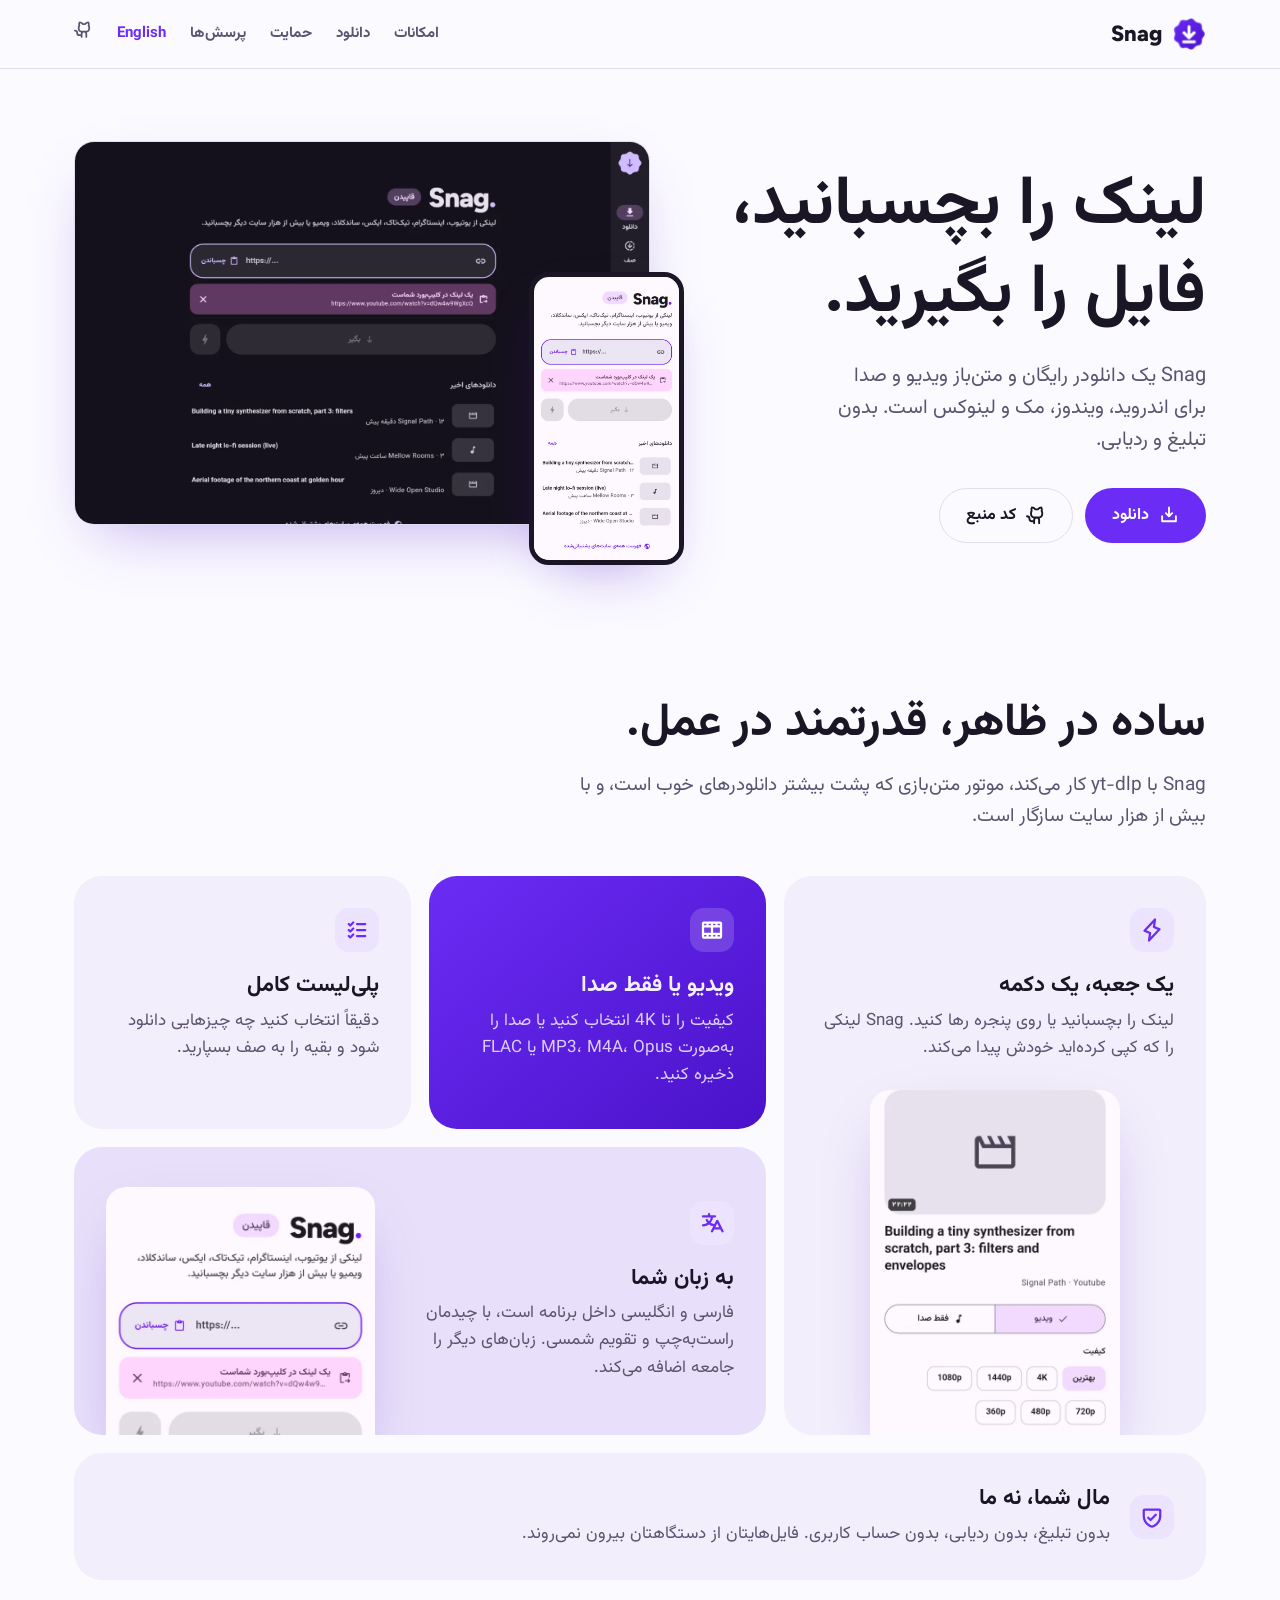
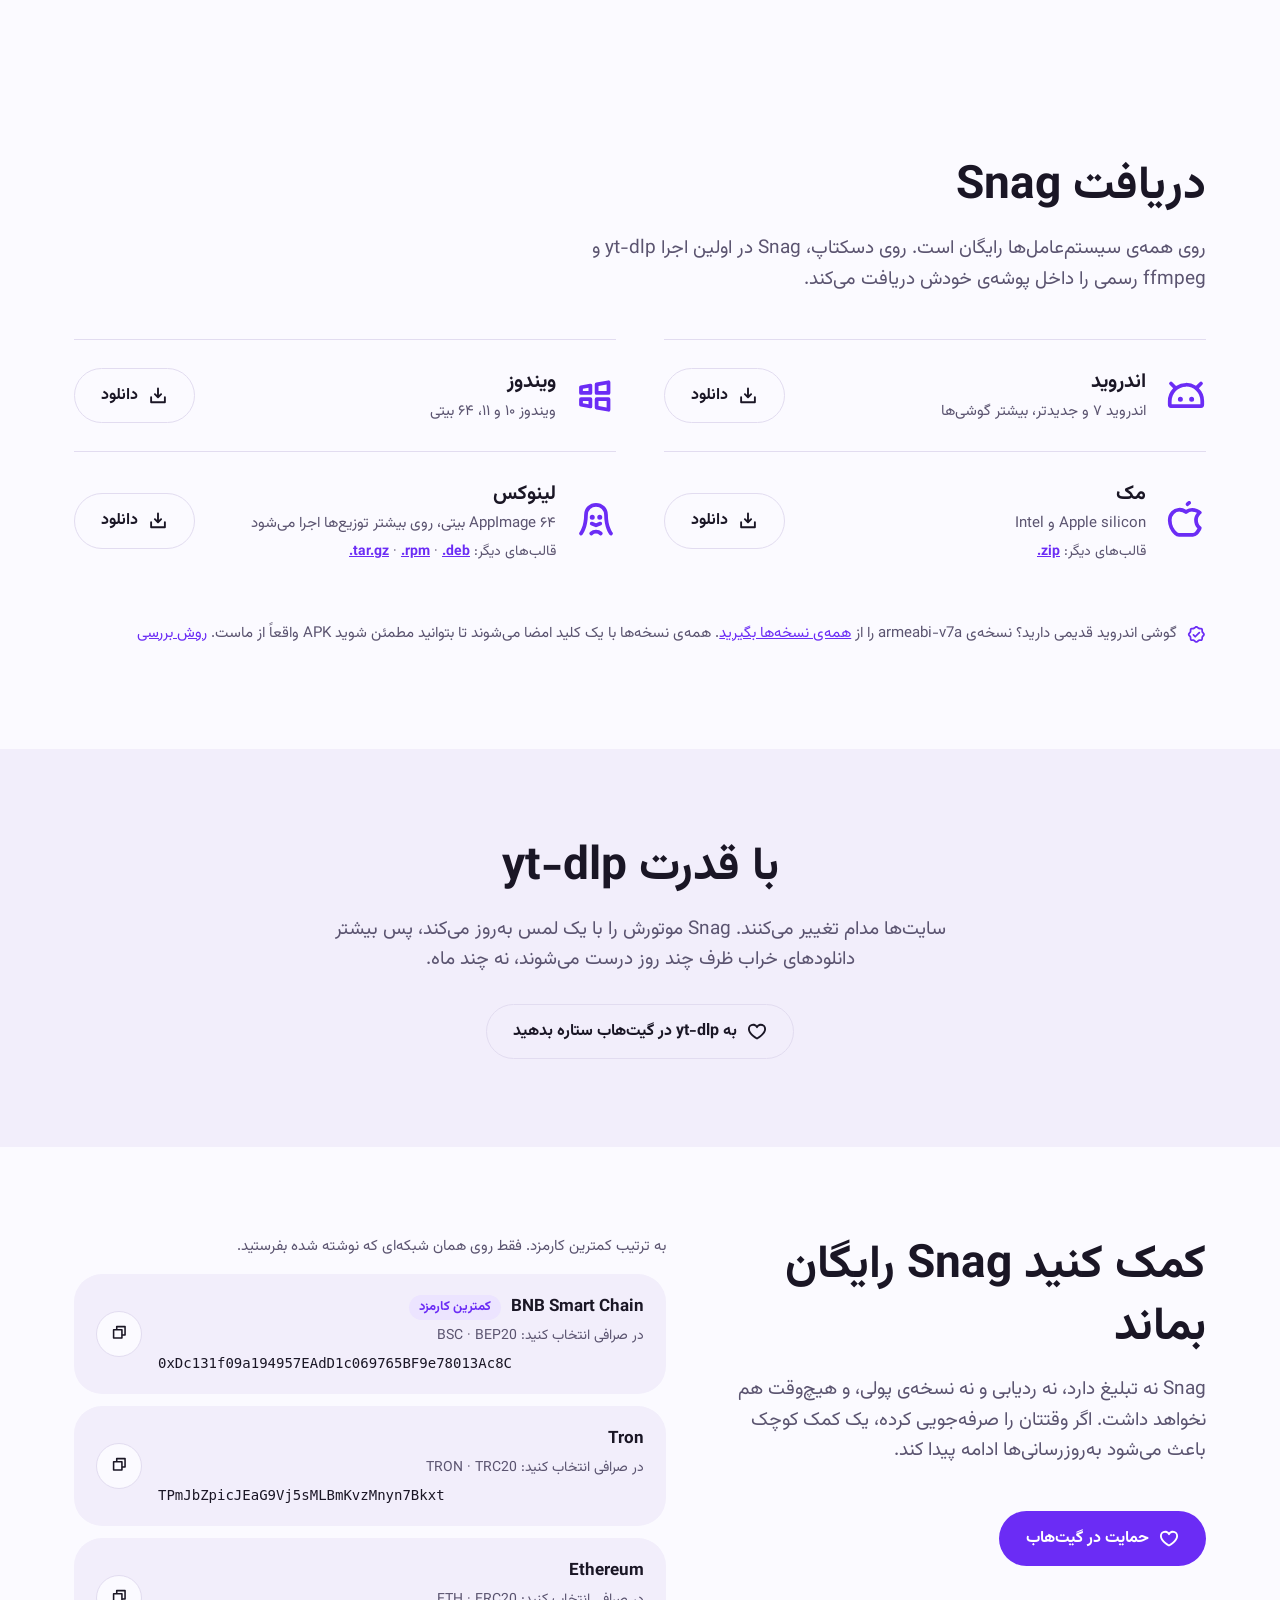
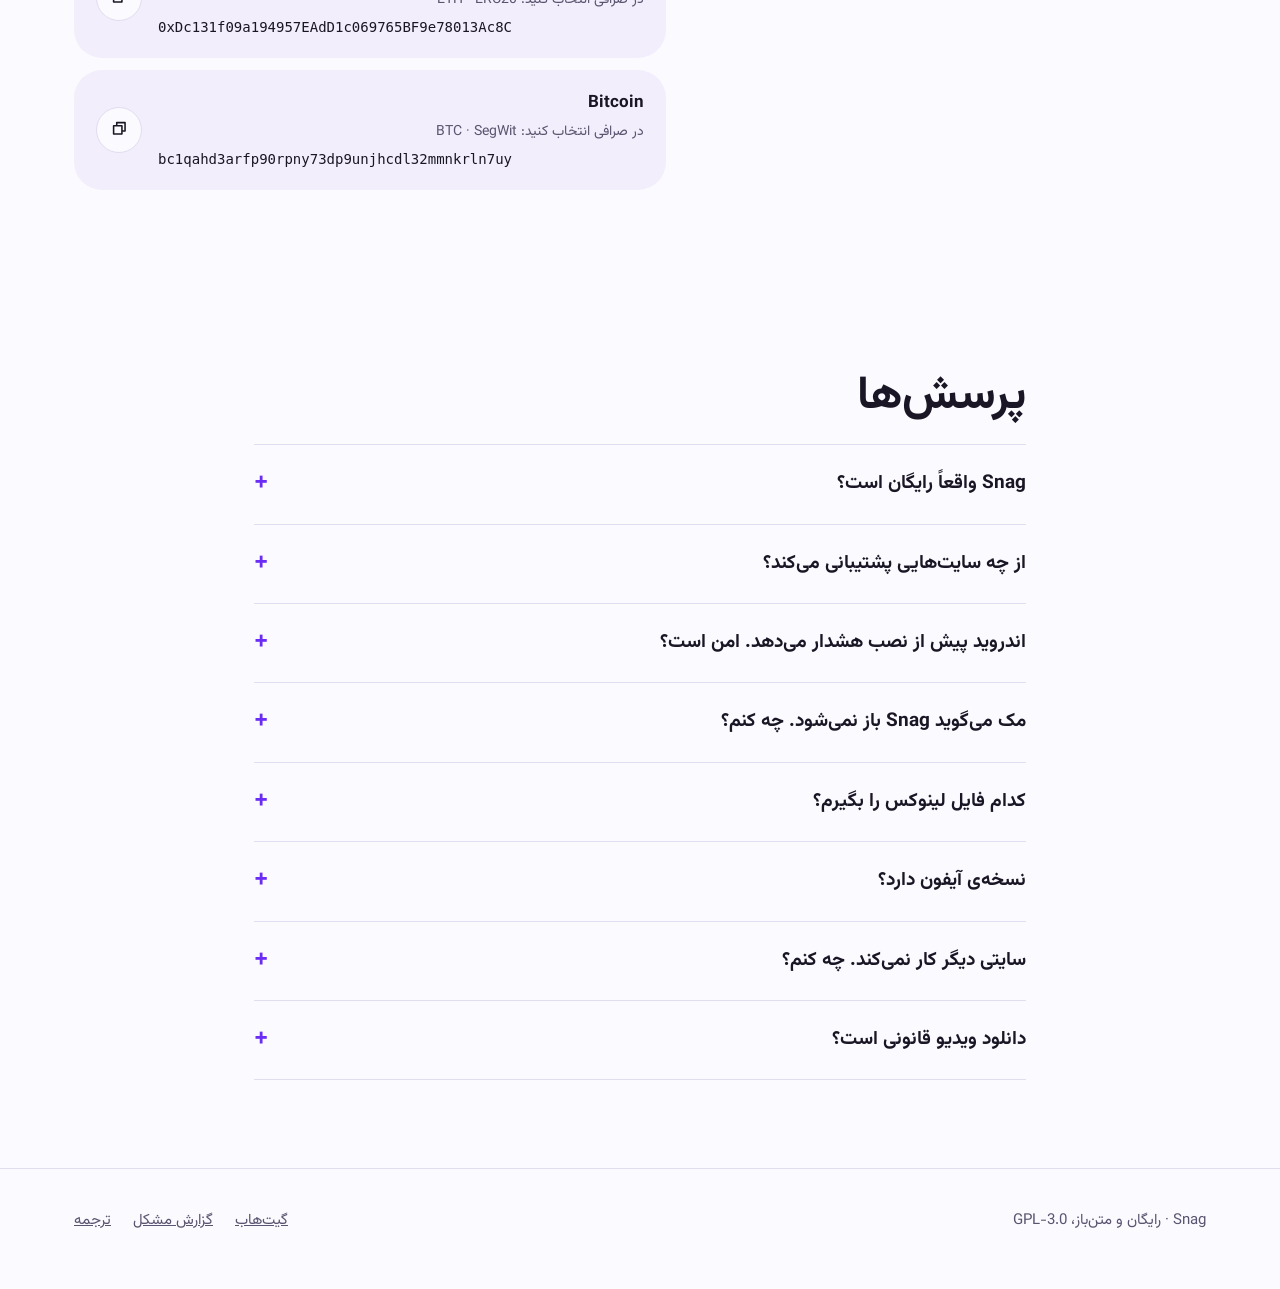
==== commit bbffc5c2: "Release DMG, deb, rpm and AppImage; list them on the site macOS - snag-macos.dmg next to the zip: th" ====
--- a/docs/fa/index.html
+++ b/docs/fa/index.html
@@ -25,7 +25,7 @@
 <link rel="preload" href="../site/fonts/Vazirmatn-Bold.ttf" as="font" type="font/ttf" crossorigin>
 <link rel="stylesheet" href="../site/style.css">
 <script type="application/ld+json">{"@context": "https://schema.org", "@type": "SoftwareApplication", "name": "Snag", "description": "لینک را بچسبانید و فایل را بگیرید. Snag ویدیو و صدا را از یوتیوب، اینستاگرام، تیک‌تاک و بیش از هزار سایت دانلود می‌کند. رایگان، متن‌باز و بدون تبلیغ.", "url": "https://salehtz.github.io/snag/fa/", "image": "https://salehtz.github.io/snag/site/icon-512.png", "screenshot": "https://salehtz.github.io/snag/site/img/home_phone_light.webp", "applicationCategory": "MultimediaApplication", "operatingSystem": "Android, Windows, macOS, Linux", "offers": {"@type": "Offer", "price": "0", "priceCurrency": "USD"}, "license": "https://www.gnu.org/licenses/gpl-3.0.html", "downloadUrl": "https://github.com/SalehTZ/snag/releases/latest", "codeRepository": "https://github.com/SalehTZ/snag", "inLanguage": ["en", "fa"]}</script>
-<script type="application/ld+json">{"@context": "https://schema.org", "@type": "FAQPage", "mainEntity": [{"@type": "Question", "name": "Snag واقعاً رایگان است؟", "acceptedAnswer": {"@type": "Answer", "text": "بله. Snag تحت مجوز GPL-3.0 متن‌باز است و تبلیغ، ردیابی، حساب کاربری یا نسخه‌ی پولی ندارد. کمک‌های مالی باعث ادامه‌ی توسعه می‌شوند."}}, {"@type": "Question", "name": "از چه سایت‌هایی پشتیبانی می‌کند؟", "acceptedAnswer": {"@type": "Answer", "text": "هر سایتی که yt-dlp پشتیبانی کند، از جمله یوتیوب، اینستاگرام، تیک‌تاک، ایکس، فیسبوک، ساندکلاد، ویمیو، توییچ، ردیت و بیش از هزار سایت دیگر."}}, {"@type": "Question", "name": "اندروید پیش از نصب هشدار می‌دهد. امن است؟", "acceptedAnswer": {"@type": "Answer", "text": "Snag هنوز در گوگل‌پلی نیست، پس Play Protect ممکن است بگوید این برنامه را قبلاً ندیده است. کد آن عمومی است و همه‌ی نسخه‌ها با یک کلید امضا می‌شوند که می‌توانید بررسی‌اش کنید."}}, {"@type": "Question", "name": "نسخه‌ی آیفون دارد؟", "acceptedAnswer": {"@type": "Answer", "text": "نه. iOS به برنامه‌ها اجازه‌ی اجرای yt-dlp نمی‌دهد. Snag روی اندروید، ویندوز، مک و لینوکس کار می‌کند."}}, {"@type": "Question", "name": "سایتی دیگر کار نمی‌کند. چه کنم؟", "acceptedAnswer": {"@type": "Answer", "text": "به تنظیمات، بخش اجزا بروید و yt-dlp را به‌روز کنید. می‌توانید نسخه‌ی شبانه را هم روشن کنید که رفع مشکل سایت‌ها زودتر از همه در آن می‌رسد."}}, {"@type": "Question", "name": "دانلود ویدیو قانونی است؟", "acceptedAnswer": {"@type": "Answer", "text": "به محتوا و محل زندگی شما بستگی دارد. فقط چیزی را دانلود کنید که حق دانلودش را دارید و به قوانین هر سایت احترام بگذارید."}}]}</script>
+<script type="application/ld+json">{"@context": "https://schema.org", "@type": "FAQPage", "mainEntity": [{"@type": "Question", "name": "Snag واقعاً رایگان است؟", "acceptedAnswer": {"@type": "Answer", "text": "بله. Snag تحت مجوز GPL-3.0 متن‌باز است و تبلیغ، ردیابی، حساب کاربری یا نسخه‌ی پولی ندارد. کمک‌های مالی باعث ادامه‌ی توسعه می‌شوند."}}, {"@type": "Question", "name": "از چه سایت‌هایی پشتیبانی می‌کند؟", "acceptedAnswer": {"@type": "Answer", "text": "هر سایتی که yt-dlp پشتیبانی کند، از جمله یوتیوب، اینستاگرام، تیک‌تاک، ایکس، فیسبوک، ساندکلاد، ویمیو، توییچ، ردیت و بیش از هزار سایت دیگر."}}, {"@type": "Question", "name": "اندروید پیش از نصب هشدار می‌دهد. امن است؟", "acceptedAnswer": {"@type": "Answer", "text": "Snag هنوز در گوگل‌پلی نیست، پس Play Protect ممکن است بگوید این برنامه را قبلاً ندیده است. کد آن عمومی است و همه‌ی نسخه‌ها با یک کلید امضا می‌شوند که می‌توانید بررسی‌اش کنید."}}, {"@type": "Question", "name": "مک می‌گوید Snag باز نمی‌شود. چه کنم؟", "acceptedAnswer": {"@type": "Answer", "text": "Snag توسط اپل notarize نشده، چون این کار حساب توسعه‌دهنده‌ی پولی اپل لازم دارد. Snag را از فایل DMG به پوشه‌ی Applications بکشید و یک بار بازش کنید. بعد به System Settings، بخش Privacy & Security بروید و Open Anyway را بزنید. این کار فقط یک بار لازم است."}}, {"@type": "Question", "name": "کدام فایل لینوکس را بگیرم؟", "acceptedAnswer": {"@type": "Answer", "text": "فایل AppImage تقریباً روی همه‌ی توزیع‌ها کار می‌کند: آن را اجرایی کنید و باز کنید. برای نصب با مدیر بسته و دیدن Snag در منوی برنامه‌ها، روی دبیان، اوبونتو یا مینت فایل .deb و روی فدورا یا اوپن‌سوزه فایل .rpm را بگیرید."}}, {"@type": "Question", "name": "نسخه‌ی آیفون دارد؟", "acceptedAnswer": {"@type": "Answer", "text": "نه. iOS به برنامه‌ها اجازه‌ی اجرای yt-dlp نمی‌دهد. Snag روی اندروید، ویندوز، مک و لینوکس کار می‌کند."}}, {"@type": "Question", "name": "سایتی دیگر کار نمی‌کند. چه کنم؟", "acceptedAnswer": {"@type": "Answer", "text": "به تنظیمات، بخش اجزا بروید و yt-dlp را به‌روز کنید. می‌توانید نسخه‌ی شبانه را هم روشن کنید که رفع مشکل سایت‌ها زودتر از همه در آن می‌رسد."}}, {"@type": "Question", "name": "دانلود ویدیو قانونی است؟", "acceptedAnswer": {"@type": "Answer", "text": "به محتوا و محل زندگی شما بستگی دارد. فقط چیزی را دانلود کنید که حق دانلودش را دارید و به قوانین هر سایت احترام بگذارید."}}]}</script>
 </head>
 <body>
 <header class="nav"><div class="wrap">
@@ -59,7 +59,7 @@
 <section id="download"><div class="wrap">
   <h2>دریافت Snag</h2>
   <p class="lead">روی همه‌ی سیستم‌عامل‌ها رایگان است. روی دسکتاپ، Snag در اولین اجرا yt-dlp و ffmpeg رسمی را داخل پوشه‌ی خودش دریافت می‌کند.</p>
-  <div class="platforms"><div class="platform"><svg class="icon " aria-hidden="true" xmlns="http://www.w3.org/2000/svg" viewBox="0 0 256 256" fill="currentColor"><path d="M180,148a16,16,0,1,1-16-16A16,16,0,0,1,180,148ZM92,132a16,16,0,1,0,16,16A16,16,0,0,0,92,132Zm152,28v24a20,20,0,0,1-20,20H32a20,20,0,0,1-20-20V161.13A117.35,117.35,0,0,1,45.72,78.69L23.51,56.49a12,12,0,0,1,17-17L64.3,63.33A114.35,114.35,0,0,1,127.59,44H128a115.15,115.15,0,0,1,63.89,19.14l23.62-23.63a12,12,0,0,1,17,17l-22,22A115.18,115.18,0,0,1,244,160Zm-24,0a92,92,0,0,0-92.33-92C77.12,68.18,36,110,36,161.13V180H220Z"/></svg><div class="info"><strong>اندروید</strong><small>اندروید ۷ و جدیدتر، بیشتر گوشی‌ها</small></div><a class="btn btn-ghost" href="https://github.com/SalehTZ/snag/releases/latest/download/snag-android-arm64-v8a.apk"><svg class="icon " aria-hidden="true" xmlns="http://www.w3.org/2000/svg" viewBox="0 0 256 256" fill="currentColor"><path d="M228,144v64a12,12,0,0,1-12,12H40a12,12,0,0,1-12-12V144a12,12,0,0,1,24,0v52H204V144a12,12,0,0,1,24,0Zm-108.49,8.49a12,12,0,0,0,17,0l40-40a12,12,0,0,0-17-17L140,115V32a12,12,0,0,0-24,0v83L96.49,95.51a12,12,0,0,0-17,17Z"/></svg>دانلود</a></div><div class="platform"><svg class="icon " aria-hidden="true" xmlns="http://www.w3.org/2000/svg" viewBox="0 0 256 256" fill="currentColor"><path d="M99.69,51.88a12,12,0,0,0-9.84-2.6l-60,10.91A12,12,0,0,0,20,72v36a12,12,0,0,0,12,12H92a12,12,0,0,0,12-12V61.09A12,12,0,0,0,99.69,51.88ZM80,96H44V82l36-6.54ZM215.69,30.79a12,12,0,0,0-9.84-2.6L129.85,42A12,12,0,0,0,120,53.82V108a12,12,0,0,0,12,12h76a12,12,0,0,0,12-12V40A12,12,0,0,0,215.69,30.79ZM196,96H144V63.83l52-9.45ZM92,136H32a12,12,0,0,0-12,12v36a12,12,0,0,0,9.85,11.81l60,10.91A12,12,0,0,0,104,194.91V148A12,12,0,0,0,92,136ZM80,180.53,44,174V160H80ZM208,136H132a12,12,0,0,0-12,12v54.18A12,12,0,0,0,129.85,214l76,13.82A12,12,0,0,0,220,216V148A12,12,0,0,0,208,136Zm-12,65.62-52-9.45V160h52Z"/></svg><div class="info"><strong>ویندوز</strong><small>ویندوز ۱۰ و ۱۱، ۶۴ بیتی</small></div><a class="btn btn-ghost" href="https://github.com/SalehTZ/snag/releases/latest/download/snag-windows-x64.zip"><svg class="icon " aria-hidden="true" xmlns="http://www.w3.org/2000/svg" viewBox="0 0 256 256" fill="currentColor"><path d="M228,144v64a12,12,0,0,1-12,12H40a12,12,0,0,1-12-12V144a12,12,0,0,1,24,0v52H204V144a12,12,0,0,1,24,0Zm-108.49,8.49a12,12,0,0,0,17,0l40-40a12,12,0,0,0-17-17L140,115V32a12,12,0,0,0-24,0v83L96.49,95.51a12,12,0,0,0-17,17Z"/></svg>دانلود</a></div><div class="platform"><svg class="icon " aria-hidden="true" xmlns="http://www.w3.org/2000/svg" viewBox="0 0 256 256" fill="currentColor"><path d="M227,168a12,12,0,0,0-4.21-5.09C207.25,152.22,204,133.68,204,120c0-16.17,12.68-30.6,20.25-37.76a12,12,0,0,0,0-17.43C210.89,52.17,188.81,44,168,44a76.29,76.29,0,0,0-40,11.37,75.59,75.59,0,0,0-93.58,11A78.64,78.64,0,0,0,12,123.51,131,131,0,0,0,53.43,216,43.81,43.81,0,0,0,83.6,228h87.69a43.87,43.87,0,0,0,32.05-13.85,127.63,127.63,0,0,0,18.4-25.39c1.57-2.88,3-5.71,4.14-8.41C227.47,176.67,229.12,172.87,227,168Zm-41.23,29.82A19.78,19.78,0,0,1,171.29,204H83.6a19.85,19.85,0,0,1-13.7-5.42A107.18,107.18,0,0,1,36,122.88,54.49,54.49,0,0,1,51.5,83.28,50.86,50.86,0,0,1,88,68h.72A51.5,51.5,0,0,1,120.48,79.4a12,12,0,0,0,15,0A51.41,51.41,0,0,1,168,68a67.24,67.24,0,0,1,29.88,7.4C186.26,89.66,180,105.13,180,120c0,23.33,7.47,42.89,21.25,56.19A103.3,103.3,0,0,1,185.76,197.81ZM128.75,13A43.83,43.83,0,0,1,142.17,1.51a12,12,0,0,1,11.64,21,19.84,19.84,0,0,0-6.11,5.24A12,12,0,0,1,128.75,13Z"/></svg><div class="info"><strong>مک</strong><small>Apple silicon و Intel</small></div><a class="btn btn-ghost" href="https://github.com/SalehTZ/snag/releases/latest/download/snag-macos.zip"><svg class="icon " aria-hidden="true" xmlns="http://www.w3.org/2000/svg" viewBox="0 0 256 256" fill="currentColor"><path d="M228,144v64a12,12,0,0,1-12,12H40a12,12,0,0,1-12-12V144a12,12,0,0,1,24,0v52H204V144a12,12,0,0,1,24,0Zm-108.49,8.49a12,12,0,0,0,17,0l40-40a12,12,0,0,0-17-17L140,115V32a12,12,0,0,0-24,0v83L96.49,95.51a12,12,0,0,0-17,17Z"/></svg>دانلود</a></div><div class="platform"><svg class="icon " aria-hidden="true" xmlns="http://www.w3.org/2000/svg" viewBox="0 0 256 256" fill="currentColor"><path d="M231.49,217.38a12,12,0,0,1-16.89-1.9C213.19,213.72,180,171.24,180,88A52,52,0,1,0,76,88c0,83.24-33.21,125.72-34.62,127.48A12,12,0,0,1,22.6,200.53C23,200,52,162.06,52,88a76,76,0,1,1,152,0c0,74.19,29.1,112.16,29.4,112.54A12,12,0,0,1,231.49,217.38ZM104,120a16,16,0,1,0-16-16A16,16,0,0,0,104,120Zm64-16a16,16,0,1,0-16,16A16,16,0,0,0,168,104ZM95.26,155l28,12a12,12,0,0,0,9.45,0l28-12A12,12,0,0,0,151.26,133l-23.27,10-23.27-10A12,12,0,0,0,95.26,155ZM128,184a57.12,57.12,0,0,0-38.66,15.15,12,12,0,0,0,16.23,17.69,32.86,32.86,0,0,1,44.85,0,12,12,0,1,0,16.23-17.69A57.1,57.1,0,0,0,128,184Z"/></svg><div class="info"><strong>لینوکس</strong><small>۶۴ بیتی، از حالت فشرده خارج و اجرا کنید</small></div><a class="btn btn-ghost" href="https://github.com/SalehTZ/snag/releases/latest/download/snag-linux-x64.tar.gz"><svg class="icon " aria-hidden="true" xmlns="http://www.w3.org/2000/svg" viewBox="0 0 256 256" fill="currentColor"><path d="M228,144v64a12,12,0,0,1-12,12H40a12,12,0,0,1-12-12V144a12,12,0,0,1,24,0v52H204V144a12,12,0,0,1,24,0Zm-108.49,8.49a12,12,0,0,0,17,0l40-40a12,12,0,0,0-17-17L140,115V32a12,12,0,0,0-24,0v83L96.49,95.51a12,12,0,0,0-17,17Z"/></svg>دانلود</a></div></div>
+  <div class="platforms"><div class="platform"><svg class="icon " aria-hidden="true" xmlns="http://www.w3.org/2000/svg" viewBox="0 0 256 256" fill="currentColor"><path d="M180,148a16,16,0,1,1-16-16A16,16,0,0,1,180,148ZM92,132a16,16,0,1,0,16,16A16,16,0,0,0,92,132Zm152,28v24a20,20,0,0,1-20,20H32a20,20,0,0,1-20-20V161.13A117.35,117.35,0,0,1,45.72,78.69L23.51,56.49a12,12,0,0,1,17-17L64.3,63.33A114.35,114.35,0,0,1,127.59,44H128a115.15,115.15,0,0,1,63.89,19.14l23.62-23.63a12,12,0,0,1,17,17l-22,22A115.18,115.18,0,0,1,244,160Zm-24,0a92,92,0,0,0-92.33-92C77.12,68.18,36,110,36,161.13V180H220Z"/></svg><div class="info"><strong>اندروید</strong><small>اندروید ۷ و جدیدتر، بیشتر گوشی‌ها</small></div><a class="btn btn-ghost" href="https://github.com/SalehTZ/snag/releases/latest/download/snag-android-arm64-v8a.apk"><svg class="icon " aria-hidden="true" xmlns="http://www.w3.org/2000/svg" viewBox="0 0 256 256" fill="currentColor"><path d="M228,144v64a12,12,0,0,1-12,12H40a12,12,0,0,1-12-12V144a12,12,0,0,1,24,0v52H204V144a12,12,0,0,1,24,0Zm-108.49,8.49a12,12,0,0,0,17,0l40-40a12,12,0,0,0-17-17L140,115V32a12,12,0,0,0-24,0v83L96.49,95.51a12,12,0,0,0-17,17Z"/></svg>دانلود</a></div><div class="platform"><svg class="icon " aria-hidden="true" xmlns="http://www.w3.org/2000/svg" viewBox="0 0 256 256" fill="currentColor"><path d="M99.69,51.88a12,12,0,0,0-9.84-2.6l-60,10.91A12,12,0,0,0,20,72v36a12,12,0,0,0,12,12H92a12,12,0,0,0,12-12V61.09A12,12,0,0,0,99.69,51.88ZM80,96H44V82l36-6.54ZM215.69,30.79a12,12,0,0,0-9.84-2.6L129.85,42A12,12,0,0,0,120,53.82V108a12,12,0,0,0,12,12h76a12,12,0,0,0,12-12V40A12,12,0,0,0,215.69,30.79ZM196,96H144V63.83l52-9.45ZM92,136H32a12,12,0,0,0-12,12v36a12,12,0,0,0,9.85,11.81l60,10.91A12,12,0,0,0,104,194.91V148A12,12,0,0,0,92,136ZM80,180.53,44,174V160H80ZM208,136H132a12,12,0,0,0-12,12v54.18A12,12,0,0,0,129.85,214l76,13.82A12,12,0,0,0,220,216V148A12,12,0,0,0,208,136Zm-12,65.62-52-9.45V160h52Z"/></svg><div class="info"><strong>ویندوز</strong><small>ویندوز ۱۰ و ۱۱، ۶۴ بیتی</small></div><a class="btn btn-ghost" href="https://github.com/SalehTZ/snag/releases/latest/download/snag-windows-x64.zip"><svg class="icon " aria-hidden="true" xmlns="http://www.w3.org/2000/svg" viewBox="0 0 256 256" fill="currentColor"><path d="M228,144v64a12,12,0,0,1-12,12H40a12,12,0,0,1-12-12V144a12,12,0,0,1,24,0v52H204V144a12,12,0,0,1,24,0Zm-108.49,8.49a12,12,0,0,0,17,0l40-40a12,12,0,0,0-17-17L140,115V32a12,12,0,0,0-24,0v83L96.49,95.51a12,12,0,0,0-17,17Z"/></svg>دانلود</a></div><div class="platform"><svg class="icon " aria-hidden="true" xmlns="http://www.w3.org/2000/svg" viewBox="0 0 256 256" fill="currentColor"><path d="M227,168a12,12,0,0,0-4.21-5.09C207.25,152.22,204,133.68,204,120c0-16.17,12.68-30.6,20.25-37.76a12,12,0,0,0,0-17.43C210.89,52.17,188.81,44,168,44a76.29,76.29,0,0,0-40,11.37,75.59,75.59,0,0,0-93.58,11A78.64,78.64,0,0,0,12,123.51,131,131,0,0,0,53.43,216,43.81,43.81,0,0,0,83.6,228h87.69a43.87,43.87,0,0,0,32.05-13.85,127.63,127.63,0,0,0,18.4-25.39c1.57-2.88,3-5.71,4.14-8.41C227.47,176.67,229.12,172.87,227,168Zm-41.23,29.82A19.78,19.78,0,0,1,171.29,204H83.6a19.85,19.85,0,0,1-13.7-5.42A107.18,107.18,0,0,1,36,122.88,54.49,54.49,0,0,1,51.5,83.28,50.86,50.86,0,0,1,88,68h.72A51.5,51.5,0,0,1,120.48,79.4a12,12,0,0,0,15,0A51.41,51.41,0,0,1,168,68a67.24,67.24,0,0,1,29.88,7.4C186.26,89.66,180,105.13,180,120c0,23.33,7.47,42.89,21.25,56.19A103.3,103.3,0,0,1,185.76,197.81ZM128.75,13A43.83,43.83,0,0,1,142.17,1.51a12,12,0,0,1,11.64,21,19.84,19.84,0,0,0-6.11,5.24A12,12,0,0,1,128.75,13Z"/></svg><div class="info"><strong>مک</strong><small>Apple silicon و Intel</small><span class="alt">قالب‌های دیگر: <a href="https://github.com/SalehTZ/snag/releases/latest/download/snag-macos.zip" dir="ltr">.zip</a></span></div><a class="btn btn-ghost" href="https://github.com/SalehTZ/snag/releases/latest/download/snag-macos.dmg"><svg class="icon " aria-hidden="true" xmlns="http://www.w3.org/2000/svg" viewBox="0 0 256 256" fill="currentColor"><path d="M228,144v64a12,12,0,0,1-12,12H40a12,12,0,0,1-12-12V144a12,12,0,0,1,24,0v52H204V144a12,12,0,0,1,24,0Zm-108.49,8.49a12,12,0,0,0,17,0l40-40a12,12,0,0,0-17-17L140,115V32a12,12,0,0,0-24,0v83L96.49,95.51a12,12,0,0,0-17,17Z"/></svg>دانلود</a></div><div class="platform"><svg class="icon " aria-hidden="true" xmlns="http://www.w3.org/2000/svg" viewBox="0 0 256 256" fill="currentColor"><path d="M231.49,217.38a12,12,0,0,1-16.89-1.9C213.19,213.72,180,171.24,180,88A52,52,0,1,0,76,88c0,83.24-33.21,125.72-34.62,127.48A12,12,0,0,1,22.6,200.53C23,200,52,162.06,52,88a76,76,0,1,1,152,0c0,74.19,29.1,112.16,29.4,112.54A12,12,0,0,1,231.49,217.38ZM104,120a16,16,0,1,0-16-16A16,16,0,0,0,104,120Zm64-16a16,16,0,1,0-16,16A16,16,0,0,0,168,104ZM95.26,155l28,12a12,12,0,0,0,9.45,0l28-12A12,12,0,0,0,151.26,133l-23.27,10-23.27-10A12,12,0,0,0,95.26,155ZM128,184a57.12,57.12,0,0,0-38.66,15.15,12,12,0,0,0,16.23,17.69,32.86,32.86,0,0,1,44.85,0,12,12,0,1,0,16.23-17.69A57.1,57.1,0,0,0,128,184Z"/></svg><div class="info"><strong>لینوکس</strong><small>AppImage ۶۴ بیتی، روی بیشتر توزیع‌ها اجرا می‌شود</small><span class="alt">قالب‌های دیگر: <a href="https://github.com/SalehTZ/snag/releases/latest/download/snag-linux-x64.deb" dir="ltr">.deb</a> · <a href="https://github.com/SalehTZ/snag/releases/latest/download/snag-linux-x64.rpm" dir="ltr">.rpm</a> · <a href="https://github.com/SalehTZ/snag/releases/latest/download/snag-linux-x64.tar.gz" dir="ltr">.tar.gz</a></span></div><a class="btn btn-ghost" href="https://github.com/SalehTZ/snag/releases/latest/download/snag-linux-x64.AppImage"><svg class="icon " aria-hidden="true" xmlns="http://www.w3.org/2000/svg" viewBox="0 0 256 256" fill="currentColor"><path d="M228,144v64a12,12,0,0,1-12,12H40a12,12,0,0,1-12-12V144a12,12,0,0,1,24,0v52H204V144a12,12,0,0,1,24,0Zm-108.49,8.49a12,12,0,0,0,17,0l40-40a12,12,0,0,0-17-17L140,115V32a12,12,0,0,0-24,0v83L96.49,95.51a12,12,0,0,0-17,17Z"/></svg>دانلود</a></div></div>
   <p class="note"><svg class="icon " aria-hidden="true" xmlns="http://www.w3.org/2000/svg" viewBox="0 0 256 256" fill="currentColor"><path d="M228.75,100.05c-3.52-3.67-7.15-7.46-8.34-10.33-1.06-2.56-1.14-7.83-1.21-12.47-.15-10-.34-22.44-9.18-31.27s-21.27-9-31.27-9.18c-4.64-.07-9.91-.15-12.47-1.21-2.87-1.19-6.66-4.82-10.33-8.34C148.87,20.46,140.05,12,128,12s-20.87,8.46-27.95,15.25c-3.67,3.52-7.46,7.15-10.33,8.34-2.56,1.06-7.83,1.14-12.47,1.21C67.25,37,54.81,37.14,46,46S37,67.25,36.8,77.25c-.07,4.64-.15,9.91-1.21,12.47-1.19,2.87-4.82,6.66-8.34,10.33C20.46,107.13,12,116,12,128S20.46,148.87,27.25,156c3.52,3.67,7.15,7.46,8.34,10.33,1.06,2.56,1.14,7.83,1.21,12.47.15,10,.34,22.44,9.18,31.27s21.27,9,31.27,9.18c4.64.07,9.91.15,12.47,1.21,2.87,1.19,6.66,4.82,10.33,8.34C107.13,235.54,116,244,128,244s20.87-8.46,27.95-15.25c3.67-3.52,7.46-7.15,10.33-8.34,2.56-1.06,7.83-1.14,12.47-1.21,10-.15,22.44-.34,31.27-9.18s9-21.27,9.18-31.27c.07-4.64.15-9.91,1.21-12.47,1.19-2.87,4.82-6.66,8.34-10.33C235.54,148.87,244,140.05,244,128S235.54,107.13,228.75,100.05Zm-17.32,39.29c-4.82,5-10.28,10.72-13.19,17.76-2.82,6.8-2.93,14.16-3,21.29-.08,5.36-.19,12.71-2.15,14.66s-9.3,2.07-14.66,2.15c-7.13.11-14.49.22-21.29,3-7,2.91-12.73,8.37-17.76,13.19C135.78,214.84,130.4,220,128,220s-7.78-5.16-11.34-8.57c-5-4.82-10.72-10.28-17.76-13.19-6.8-2.82-14.16-2.93-21.29-3-5.36-.08-12.71-.19-14.66-2.15s-2.07-9.3-2.15-14.66c-.11-7.13-.22-14.49-3-21.29-2.91-7-8.37-12.73-13.19-17.76C41.16,135.78,36,130.4,36,128s5.16-7.78,8.57-11.34c4.82-5,10.28-10.72,13.19-17.76,2.82-6.8,2.93-14.16,3-21.29C60.88,72.25,61,64.9,63,63s9.3-2.07,14.66-2.15c7.13-.11,14.49-.22,21.29-3,7-2.91,12.73-8.37,17.76-13.19C120.22,41.16,125.6,36,128,36s7.78,5.16,11.34,8.57c5,4.82,10.72,10.28,17.76,13.19,6.8,2.82,14.16,2.93,21.29,3,5.36.08,12.71.19,14.66,2.15s2.07,9.3,2.15,14.66c.11,7.13.22,14.49,3,21.29,2.91,7,8.37,12.73,13.19,17.76,3.41,3.56,8.57,8.94,8.57,11.34S214.84,135.78,211.43,139.34ZM176.49,95.51a12,12,0,0,1,0,17l-56,56a12,12,0,0,1-17,0l-24-24a12,12,0,1,1,17-17L112,143l47.51-47.52A12,12,0,0,1,176.49,95.51Z"/></svg><span>گوشی اندروید قدیمی دارید؟ نسخه‌ی armeabi-v7a را از <a href="https://github.com/SalehTZ/snag/releases/latest">همه‌ی نسخه‌ها بگیرید</a>. همه‌ی نسخه‌ها با یک کلید امضا می‌شوند تا بتوانید مطمئن شوید APK واقعاً از ماست. <a href="https://github.com/SalehTZ/snag#readme">روش بررسی</a></span></p>
 </div></section>
 
@@ -83,7 +83,7 @@
 
 <section id="faq" class="faq"><div class="wrap">
   <h2>پرسش‌ها</h2>
-  <details><summary>Snag واقعاً رایگان است؟</summary><p>بله. Snag تحت مجوز GPL-3.0 متن‌باز است و تبلیغ، ردیابی، حساب کاربری یا نسخه‌ی پولی ندارد. کمک‌های مالی باعث ادامه‌ی توسعه می‌شوند.</p></details><details><summary>از چه سایت‌هایی پشتیبانی می‌کند؟</summary><p>هر سایتی که yt-dlp پشتیبانی کند، از جمله یوتیوب، اینستاگرام، تیک‌تاک، ایکس، فیسبوک، ساندکلاد، ویمیو، توییچ، ردیت و بیش از هزار سایت دیگر.</p></details><details><summary>اندروید پیش از نصب هشدار می‌دهد. امن است؟</summary><p>Snag هنوز در گوگل‌پلی نیست، پس Play Protect ممکن است بگوید این برنامه را قبلاً ندیده است. کد آن عمومی است و همه‌ی نسخه‌ها با یک کلید امضا می‌شوند که می‌توانید بررسی‌اش کنید.</p></details><details><summary>نسخه‌ی آیفون دارد؟</summary><p>نه. iOS به برنامه‌ها اجازه‌ی اجرای yt-dlp نمی‌دهد. Snag روی اندروید، ویندوز، مک و لینوکس کار می‌کند.</p></details><details><summary>سایتی دیگر کار نمی‌کند. چه کنم؟</summary><p>به تنظیمات، بخش اجزا بروید و yt-dlp را به‌روز کنید. می‌توانید نسخه‌ی شبانه را هم روشن کنید که رفع مشکل سایت‌ها زودتر از همه در آن می‌رسد.</p></details><details><summary>دانلود ویدیو قانونی است؟</summary><p>به محتوا و محل زندگی شما بستگی دارد. فقط چیزی را دانلود کنید که حق دانلودش را دارید و به قوانین هر سایت احترام بگذارید.</p></details>
+  <details><summary>Snag واقعاً رایگان است؟</summary><p>بله. Snag تحت مجوز GPL-3.0 متن‌باز است و تبلیغ، ردیابی، حساب کاربری یا نسخه‌ی پولی ندارد. کمک‌های مالی باعث ادامه‌ی توسعه می‌شوند.</p></details><details><summary>از چه سایت‌هایی پشتیبانی می‌کند؟</summary><p>هر سایتی که yt-dlp پشتیبانی کند، از جمله یوتیوب، اینستاگرام، تیک‌تاک، ایکس، فیسبوک، ساندکلاد، ویمیو، توییچ، ردیت و بیش از هزار سایت دیگر.</p></details><details><summary>اندروید پیش از نصب هشدار می‌دهد. امن است؟</summary><p>Snag هنوز در گوگل‌پلی نیست، پس Play Protect ممکن است بگوید این برنامه را قبلاً ندیده است. کد آن عمومی است و همه‌ی نسخه‌ها با یک کلید امضا می‌شوند که می‌توانید بررسی‌اش کنید.</p></details><details><summary>مک می‌گوید Snag باز نمی‌شود. چه کنم؟</summary><p>Snag توسط اپل notarize نشده، چون این کار حساب توسعه‌دهنده‌ی پولی اپل لازم دارد. Snag را از فایل DMG به پوشه‌ی Applications بکشید و یک بار بازش کنید. بعد به System Settings، بخش Privacy &amp; Security بروید و Open Anyway را بزنید. این کار فقط یک بار لازم است.</p></details><details><summary>کدام فایل لینوکس را بگیرم؟</summary><p>فایل AppImage تقریباً روی همه‌ی توزیع‌ها کار می‌کند: آن را اجرایی کنید و باز کنید. برای نصب با مدیر بسته و دیدن Snag در منوی برنامه‌ها، روی دبیان، اوبونتو یا مینت فایل .deb و روی فدورا یا اوپن‌سوزه فایل .rpm را بگیرید.</p></details><details><summary>نسخه‌ی آیفون دارد؟</summary><p>نه. iOS به برنامه‌ها اجازه‌ی اجرای yt-dlp نمی‌دهد. Snag روی اندروید، ویندوز، مک و لینوکس کار می‌کند.</p></details><details><summary>سایتی دیگر کار نمی‌کند. چه کنم؟</summary><p>به تنظیمات، بخش اجزا بروید و yt-dlp را به‌روز کنید. می‌توانید نسخه‌ی شبانه را هم روشن کنید که رفع مشکل سایت‌ها زودتر از همه در آن می‌رسد.</p></details><details><summary>دانلود ویدیو قانونی است؟</summary><p>به محتوا و محل زندگی شما بستگی دارد. فقط چیزی را دانلود کنید که حق دانلودش را دارید و به قوانین هر سایت احترام بگذارید.</p></details>
 </div></section>
 </main>
 
--- a/docs/site/style.css
+++ b/docs/site/style.css
@@ -137,6 +137,8 @@
 .platform .info { flex: 1; min-width: 0; }
 .platform strong { display: block; font-size: 20px; }
 .platform small { color: var(--muted); font-size: 15px; }
+.platform .alt { display: block; margin-top: 4px; color: var(--muted); font-size: 14px; }
+.platform .alt a { font-weight: 600; }
 .note { margin-top: 32px; color: var(--muted); font-size: 15px; display: flex; gap: 10px; align-items: flex-start; }
 .note .icon { color: var(--accent); margin-top: 3px; }
 @media (max-width: 760px) {
